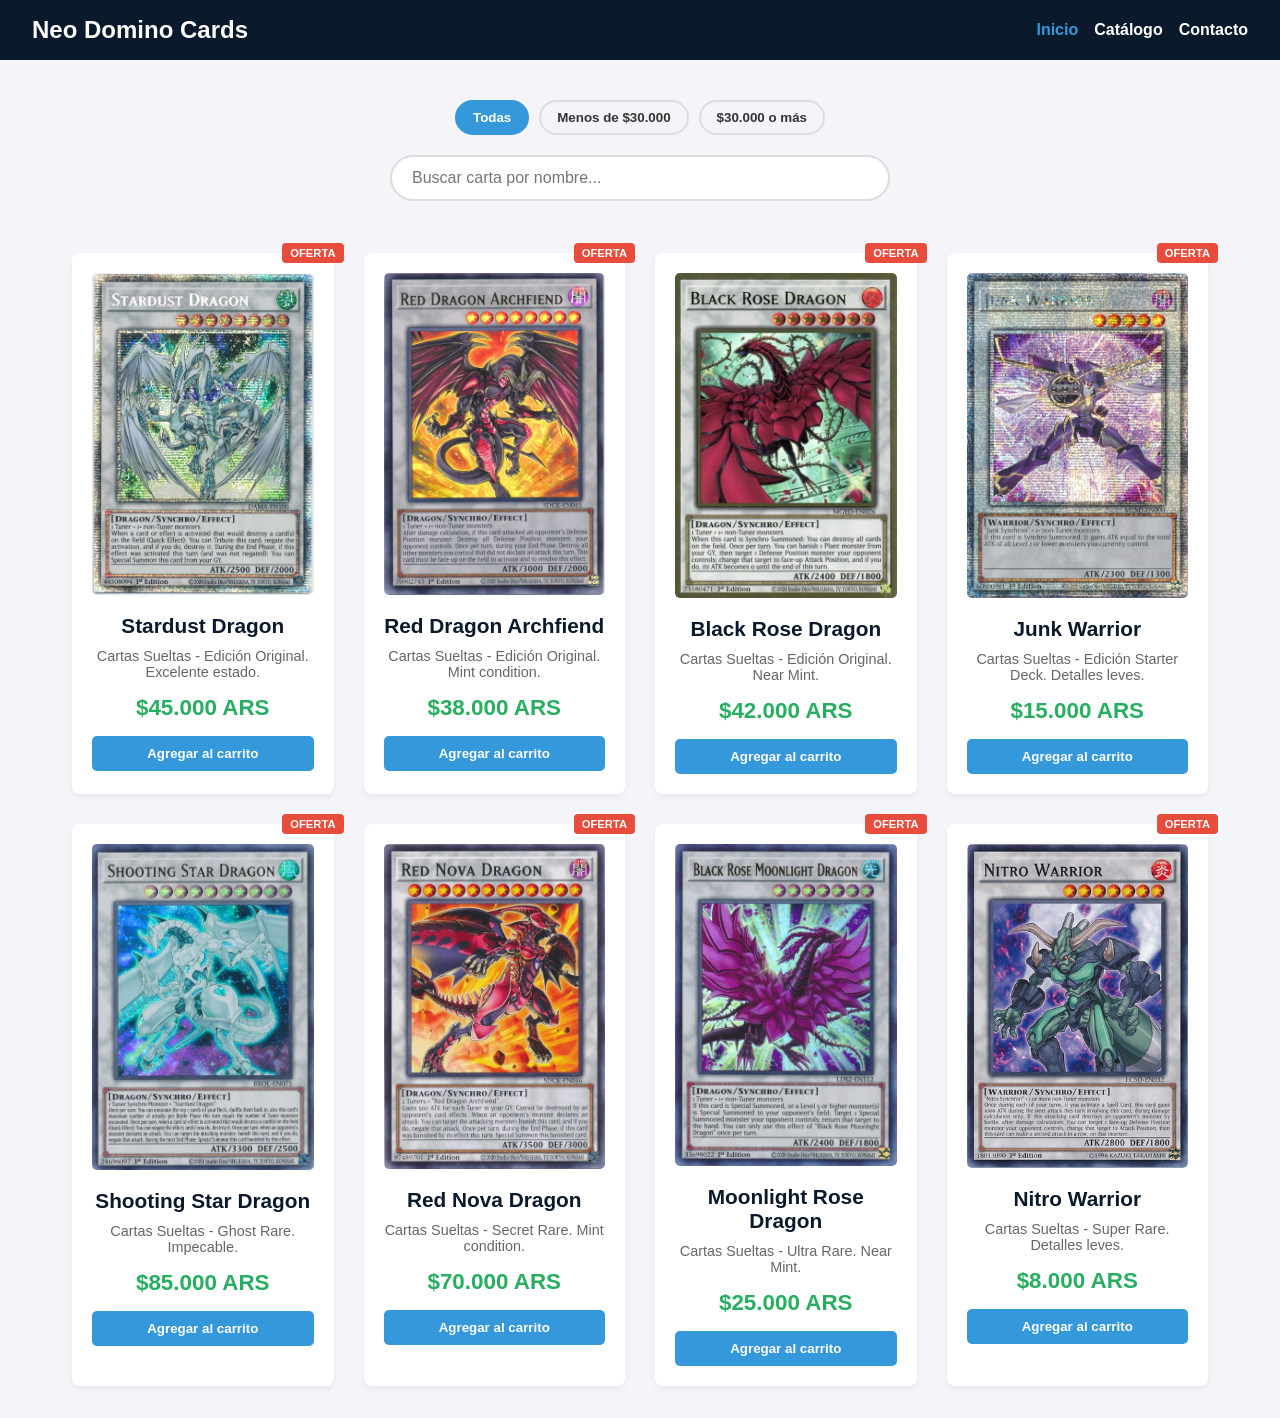
==== app/index.html @ e7bc4d46 "Se agregó filtros" ====
<!DOCTYPE html>
<html lang="es">

<head>
    <meta charset="UTF-8">
    <meta name="viewport" content="width=device-width, initial-scale=1.0">
    <title>Neo Domino Cards - Tienda</title>
    <link rel="stylesheet" href="style/style.css">
</head>

<body>

    <header>
        <h2>Neo Domino Cards</h2>
        <nav>
            <span class="active">Inicio</span>
            <span>Catálogo</span>
            <span>Contacto</span>
        </nav>
    </header>

    <main>
        <div class="controles-container">
            <div class="filtros-precio">
                <button class="btn-filtro activo" data-filtro="todos">Todas</button>
                <button class="btn-filtro" data-filtro="menor">Menos de $30.000</button>
                <button class="btn-filtro" data-filtro="mayor">$30.000 o más</button>
            </div>
            
            <div class="buscador-container">
                <input type="text" id="buscador" placeholder="Buscar carta por nombre...">
            </div>
        </div>
        
        <section class="seccion-productos">

            <div class="card">
                <a href="detalle-stardust.html" style="text-decoration: none; color: inherit;">
                    <img src="img/stardust.webp" alt="Carta Stardust Dragon">
                    <h3>Stardust Dragon</h3>
                </a>
                <p>Cartas Sueltas - Edición Original. Excelente estado.</p>
                <p class="precio">$45.000 ARS</p>
                <button class="btn-comprar">Agregar al carrito</button>
            </div>

            <div class="card">
                <a href="detalle-red-dragon.html" style="text-decoration: none; color: inherit;">
                    <img src="img/red-dragon.webp" alt="Carta Red Dragon Archfiend">
                    <h3>Red Dragon Archfiend</h3>
                </a>
                <p>Cartas Sueltas - Edición Original. Mint condition.</p>
                <p class="precio">$38.000 ARS</p>
                <button class="btn-comprar">Agregar al carrito</button>
            </div>

            <div class="card">
                <a href="detalle-black-rose.html" style="text-decoration: none; color: inherit;">
                    <img src="img/black-rose.webp" alt="Carta Black Rose Dragon">
                    <h3>Black Rose Dragon</h3>
                </a>
                <p>Cartas Sueltas - Edición Original. Near Mint.</p>
                <p class="precio">$42.000 ARS</p>
                <button class="btn-comprar">Agregar al carrito</button>
            </div>

            <div class="card">
                <a href="detalle-junk-warrior.html" style="text-decoration: none; color: inherit;">
                    <img src="img/junk-warrior.webp" alt="Carta Junk Warrior">
                    <h3>Junk Warrior</h3>
                </a>
                <p>Cartas Sueltas - Edición Starter Deck. Detalles leves.</p>
                <p class="precio">$15.000 ARS</p>
                <button class="btn-comprar">Agregar al carrito</button>
            </div>

            <div class="card">
                <a href="detalle-shooting-star.html" style="text-decoration: none; color: inherit;">
                    <img src="img/shooting-star-dragon.webp" alt="Carta Shooting Star Dragon">
                    <h3>Shooting Star Dragon</h3>
                </a>
                <p>Cartas Sueltas - Ghost Rare. Impecable.</p>
                <p class="precio">$85.000 ARS</p>
                <button class="btn-comprar">Agregar al carrito</button>
            </div>

            <div class="card">
                <a href="detalle-red-nova.html" style="text-decoration: none; color: inherit;">
                    <img src="img/red-nova-dragon.webp" alt="Carta Red Nova Dragon">
                    <h3>Red Nova Dragon</h3>
                </a>
                <p>Cartas Sueltas - Secret Rare. Mint condition.</p>
                <p class="precio">$70.000 ARS</p>
                <button class="btn-comprar">Agregar al carrito</button>
            </div>

            <div class="card">
                <a href="detalle-moonlight-rose.html" style="text-decoration: none; color: inherit;">
                    <img src="img/black-rose-moonlight-dragon.webp" alt="Carta Moonlight Rose Dragon">
                    <h3>Moonlight Rose Dragon</h3>
                </a>
                <p>Cartas Sueltas - Ultra Rare. Near Mint.</p>
                <p class="precio">$25.000 ARS</p>
                <button class="btn-comprar">Agregar al carrito</button>
            </div>

            <div class="card">
                <a href="detalle-nitro-warrior.html" style="text-decoration: none; color: inherit;">
                    <img src="img/nitro-warrior.webp" alt="Carta Nitro Warrior">
                    <h3>Nitro Warrior</h3>
                </a>
                <p>Cartas Sueltas - Super Rare. Detalles leves.</p>
                <p class="precio">$8.000 ARS</p>
                <button class="btn-comprar">Agregar al carrito</button>
            </div>

        </section>
    </main>

    <script>
        // Usamos const para variables que no cambian de referencia
        const inputBuscador = document.getElementById('buscador');
        const botonesFiltro = document.querySelectorAll('.btn-filtro');
        const tarjetas = Array.from(document.querySelectorAll('.card')); 
        
        let filtroPrecioActual = 'todos';

        // Arrow function para aplicar la lógica conjunta (texto + precio)
        const actualizarCatalogo = () => {
            const textoBusqueda = inputBuscador.value.toLowerCase();

            const tarjetasFiltradas = tarjetas.filter(tarjeta => {
                const textoPrecio = tarjeta.querySelector('.precio').textContent;
                const numeroPrecio = Number(textoPrecio.replace('$', '').replace('.', '').replace(' ARS', ''));

                if (filtroPrecioActual === 'menor') return numeroPrecio < 30000;
                if (filtroPrecioActual === 'mayor') return numeroPrecio >= 30000;
                return true;
            });

            // 2. Mostramos u ocultamos usando if/else y forEach
            tarjetas.forEach(tarjeta => {
                const tituloCarta = tarjeta.querySelector('h3').textContent.toLowerCase();
                
                const coincideTexto = tituloCarta.includes(textoBusqueda);
                const coincidePrecio = tarjetasFiltradas.includes(tarjeta);

                if (coincideTexto && coincidePrecio) {
                    tarjeta.style.display = 'block';
                } else {
                    tarjeta.style.display = 'none';
                }
            });
        };

        // Evento para cuando el usuario escribe en el buscador
        inputBuscador.addEventListener('input', actualizarCatalogo);

        // Eventos para los botones de precios
        botonesFiltro.forEach(boton => {
            boton.addEventListener('click', (e) => {
                // Cambiar el filtro activo
                filtroPrecioActual = e.target.getAttribute('data-filtro');
                
                botonesFiltro.forEach(b => b.classList.remove('activo'));
                e.target.classList.add('activo');

                actualizarCatalogo();
            });
        });
    </script>
</body>

</html>
---- app/style/style.css ----
/* 1. VARIABLES CSS */
:root {
    --color-primario: #0b192c;
    --color-secundario: #3498db;
    --color-secundario-hover: #2980b9;
    --color-exito: #27ae60;
    --color-alerta: #e74c3c;
    
    --color-fondo: #f4f4f9;
    --color-texto: #333;
    --color-texto-mutado: #666;
    --color-blanco: #ffffff;
    
    --radio-borde: 8px;
    --sombra-suave: 0 4px 6px rgba(0,0,0,0.05);
    --sombra-fuerte: 0 10px 15px rgba(0,0,0,0.1);
    
    --espacio-sm: 0.5rem;
    --espacio-md: 1rem;
    --espacio-lg: 2rem;
}

/* 2. RESET Y TIPOGRAFÍA */
* {
    box-sizing: border-box;
    margin: 0;
    padding: 0;
}

body {
    font-family: Arial, sans-serif;
    background-color: var(--color-fondo);
    color: var(--color-texto);
}

/* 3. NAVBAR */
header {
    background-color: var(--color-primario);
    color: var(--color-blanco);
    padding: var(--espacio-md) var(--espacio-lg);
    display: flex;
    justify-content: space-between;
    align-items: center;
    position: fixed;
    top: 0;
    left: 0;
    width: 100%;
    z-index: 100;
}

header nav {
    display: flex;
    gap: var(--espacio-md);
    font-weight: bold;
}

header nav span {
    cursor: pointer;
    transition: color 0.2s ease;
}

header nav span:hover, 
header nav span.active {
    color: var(--color-secundario);
}

main {
    padding-top: 80px; 
}

/* 4. GRILLA DEL CATÁLOGO */
.seccion-productos {
    padding: var(--espacio-lg);
    display: grid;
    grid-template-columns: 1fr;
    gap: 30px; 
    max-width: 1200px;
    margin: 0 auto; 
}

@media (min-width: 768px) {
    .seccion-productos {
        grid-template-columns: repeat(2, 1fr);
    }
}

@media (min-width: 1024px) {
    .seccion-productos {
        grid-template-columns: repeat(auto-fit, minmax(220px, 1fr));
    }
}

/* 5. TARJETAS (CARDS) */
.card {
    background-color: var(--color-blanco);
    border-radius: var(--radio-borde);
    padding: 20px;
    text-align: center;
    box-shadow: var(--sombra-suave);
    position: relative;
    transition: transform 0.3s ease, box-shadow 0.3s ease;
    animation: fadeInUp 0.5s ease-out forwards;
    opacity: 0; 
}

.card:hover {
    transform: translateY(-4px) scale(1.02);
    box-shadow: var(--sombra-fuerte);
}

.card::before {
    content: "OFERTA";
    background-color: var(--color-alerta);
    color: var(--color-blanco);
    font-size: 0.7rem;
    font-weight: bold;
    padding: 4px 8px;
    border-radius: 4px;
    position: absolute;
    top: -10px;
    right: -10px;
    z-index: 10;
}

.card img {
    width: 100%; 
    border-radius: 5px; 
    margin-bottom: 15px; 
}

.card h3 {
    color: var(--color-primario);
    margin-bottom: 10px;
    font-size: 1.3rem;
}

.card p {
    color: var(--color-texto-mutado);
    font-size: 0.9rem;
    margin-bottom: 15px;
}

.precio {
    font-weight: bold;
    color: var(--color-exito) !important;
    font-size: 1.4rem !important;
}

.btn-comprar {
    background-color: var(--color-secundario);
    color: var(--color-blanco);
    border: none;
    padding: 10px 20px;
    border-radius: 5px;
    cursor: pointer;
    font-weight: bold;
    width: 100%;
    transition: background-color 0.2s ease;
}

.btn-comprar:hover {
    background-color: var(--color-secundario-hover);
}

@keyframes fadeInUp {
    from {
        opacity: 0;
        transform: translateY(20px);
    }
    to {
        opacity: 1;
        transform: translateY(0);
    }
}

/* Delay escalonado para las 8 cartas */
.card:nth-child(1) { animation-delay: 0.1s; }
.card:nth-child(2) { animation-delay: 0.2s; }
.card:nth-child(3) { animation-delay: 0.3s; }
.card:nth-child(4) { animation-delay: 0.4s; }
.card:nth-child(5) { animation-delay: 0.5s; }
.card:nth-child(6) { animation-delay: 0.6s; }
.card:nth-child(7) { animation-delay: 0.7s; }
.card:nth-child(8) { animation-delay: 0.8s; }

/* 6. PÁGINA DE DETALLE Y FORMULARIO */
.main-detalle {
    padding-top: 100px;
}

.contenedor-detalle {
    max-width: 1000px;
    margin: 0 auto;
    padding: 0 20px 40px 20px;
}

.btn-volver {
    display: inline-block;
    margin-bottom: 20px;
    text-decoration: none;
    color: var(--color-secundario);
    font-weight: bold;
    transition: color 0.2s ease;
}

.btn-volver:hover {
    color: var(--color-secundario-hover);
}

.producto-detalle {
    display: flex;
    gap: 40px;
    background-color: var(--color-blanco);
    padding: 30px;
    border-radius: var(--radio-borde);
    box-shadow: var(--sombra-suave);
    margin-bottom: 40px;
}

.imagen-container {
    flex: 1;
}

.imagen-container img {
    width: 100%;
    border-radius: var(--radio-borde);
    box-shadow: var(--sombra-fuerte);
}

.info-container {
    flex: 1;
    display: flex;
    flex-direction: column;
    gap: 15px;
}

.badge-edicion {
    align-self: flex-start;
    background-color: #f39c12; 
    color: var(--color-blanco);
    padding: 5px 10px;
    border-radius: 15px;
    font-size: 0.8rem;
    font-weight: bold;
}

.precio-detalle {
    font-size: 2.2rem;
    color: var(--color-exito);
    font-weight: bold;
}

.descripcion {
    line-height: 1.6;
    color: var(--color-texto-mutado);
}

.caracteristicas {
    list-style: none;
    background-color: var(--color-fondo);
    padding: 15px;
    border-radius: 5px;
    margin: 10px 0;
}

.caracteristicas li {
    margin-bottom: 8px;
    color: var(--color-texto);
}

.btn-grande {
    padding: 15px;
    font-size: 1.1rem;
    margin-top: auto; 
}

.seccion-resenas {
    background-color: var(--color-blanco);
    padding: 30px;
    border-radius: var(--radio-borde);
    box-shadow: var(--sombra-suave);
}

.seccion-resenas h2 {
    color: var(--color-primario);
    margin-bottom: 10px;
}

.formulario-resena {
    display: flex;
    flex-direction: column;
    gap: 20px;
    margin-top: 20px;
}

.grupo-input {
    display: flex;
    flex-direction: column;
    gap: 8px;
}

.grupo-input label {
    font-weight: bold;
    color: var(--color-texto);
}

.grupo-input input, 
.grupo-input textarea {
    padding: 12px;
    border: 1px solid #ccc;
    border-radius: 5px;
    font-family: inherit;
    font-size: 1rem;
    transition: border-color 0.2s;
}

.grupo-input input:focus, 
.grupo-input textarea:focus {
    outline: none;
    border-color: var(--color-secundario);
}

@media (max-width: 768px) {
    .producto-detalle {
        flex-direction: column; 
    }
}

.controles-container {
    max-width: 1200px;
    margin: 0 auto;
    padding: 20px var(--espacio-lg);
    display: flex;
    flex-direction: column;
    align-items: center;
    gap: 20px;
}

.filtros-precio {
    display: flex;
    gap: 10px;
    flex-wrap: wrap;
    justify-content: center;
}

.btn-filtro {
    background-color: var(--color-fondo);
    color: var(--color-texto);
    border: 2px solid #ddd;
    padding: 8px 16px;
    border-radius: 20px;
    cursor: pointer;
    font-weight: bold;
    transition: all 0.2s ease;
}

.btn-filtro:hover {
    border-color: var(--color-secundario);
    color: var(--color-secundario);
}

.btn-filtro.activo {
    background-color: var(--color-secundario);
    color: var(--color-blanco);
    border-color: var(--color-secundario);
}

.buscador-container {
    width: 100%;
    max-width: 500px;
}

.buscador-container input {
    width: 100%;
    padding: 12px 20px;
    border: 2px solid #ddd;
    border-radius: 25px;
    font-size: 1rem;
    font-family: inherit;
    transition: border-color 0.3s ease, box-shadow 0.3s ease;
    outline: none;
}

.buscador-container input:focus {
    border-color: var(--color-secundario);
    box-shadow: 0 0 8px rgba(52, 152, 219, 0.2);
}
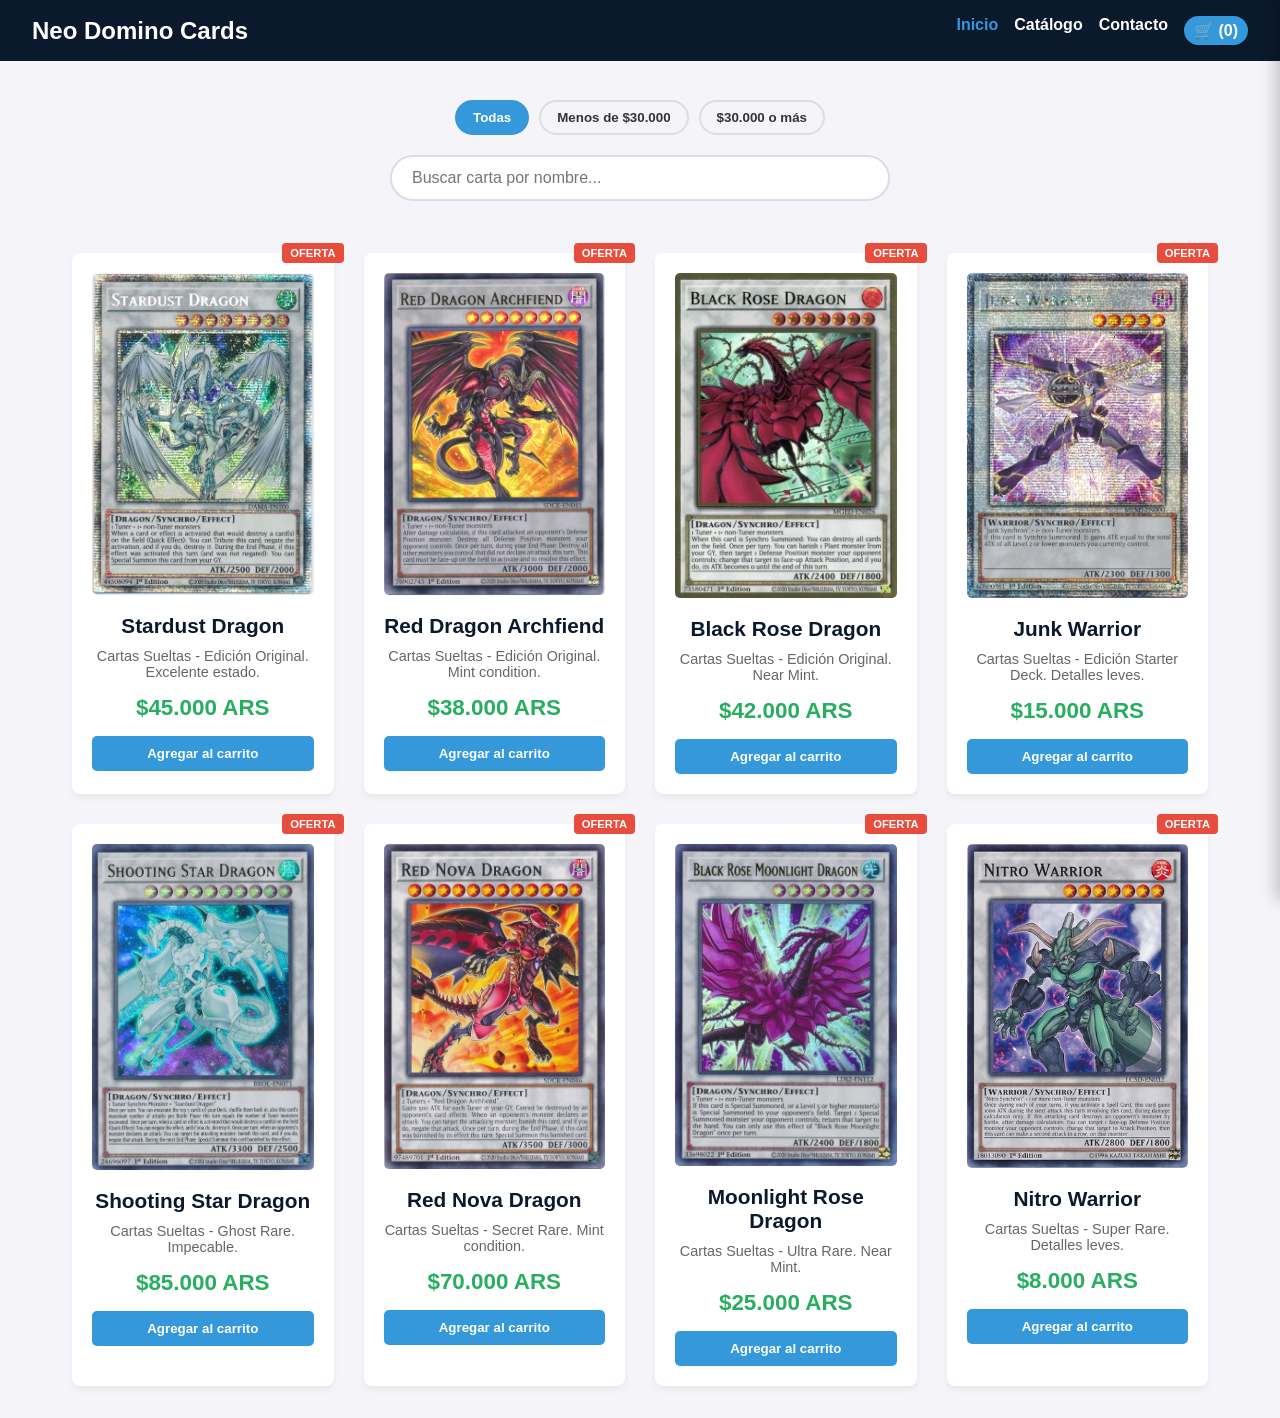
==== commit 0f72197d: "Add carrito" ====
--- a/app/index.html
+++ b/app/index.html
@@ -16,6 +16,7 @@
             <span class="active">Inicio</span>
             <span>Catálogo</span>
             <span>Contacto</span>
+            <span id="cart-counter" style="background: var(--color-secundario); padding: 5px 10px; border-radius: 15px; color: white; cursor: pointer; transition: 0.2s;">🛒 (0)</span>
         </nav>
     </header>
 
@@ -41,7 +42,7 @@
                 </a>
                 <p>Cartas Sueltas - Edición Original. Excelente estado.</p>
                 <p class="precio">$45.000 ARS</p>
-                <button class="btn-comprar">Agregar al carrito</button>
+                <button class="btn-comprar" data-nombre="Stardust Dragon" data-precio="45000">Agregar al carrito</button>
             </div>
 
             <div class="card">
@@ -51,7 +52,7 @@
                 </a>
                 <p>Cartas Sueltas - Edición Original. Mint condition.</p>
                 <p class="precio">$38.000 ARS</p>
-                <button class="btn-comprar">Agregar al carrito</button>
+                <button class="btn-comprar" data-nombre="Red Dragon Archfiend" data-precio="38000">Agregar al carrito</button>
             </div>
 
             <div class="card">
@@ -61,7 +62,7 @@
                 </a>
                 <p>Cartas Sueltas - Edición Original. Near Mint.</p>
                 <p class="precio">$42.000 ARS</p>
-                <button class="btn-comprar">Agregar al carrito</button>
+                <button class="btn-comprar" data-nombre="Black Rose Dragon" data-precio="42000">Agregar al carrito</button>
             </div>
 
             <div class="card">
@@ -71,7 +72,7 @@
                 </a>
                 <p>Cartas Sueltas - Edición Starter Deck. Detalles leves.</p>
                 <p class="precio">$15.000 ARS</p>
-                <button class="btn-comprar">Agregar al carrito</button>
+                <button class="btn-comprar" data-nombre="Junk Warrior" data-precio="15000">Agregar al carrito</button>
             </div>
 
             <div class="card">
@@ -81,7 +82,7 @@
                 </a>
                 <p>Cartas Sueltas - Ghost Rare. Impecable.</p>
                 <p class="precio">$85.000 ARS</p>
-                <button class="btn-comprar">Agregar al carrito</button>
+                <button class="btn-comprar" data-nombre="Shooting Star Dragon" data-precio="85000">Agregar al carrito</button>
             </div>
 
             <div class="card">
@@ -91,7 +92,7 @@
                 </a>
                 <p>Cartas Sueltas - Secret Rare. Mint condition.</p>
                 <p class="precio">$70.000 ARS</p>
-                <button class="btn-comprar">Agregar al carrito</button>
+                <button class="btn-comprar" data-nombre="Red Nova Dragon" data-precio="70000">Agregar al carrito</button>
             </div>
 
             <div class="card">
@@ -101,7 +102,7 @@
                 </a>
                 <p>Cartas Sueltas - Ultra Rare. Near Mint.</p>
                 <p class="precio">$25.000 ARS</p>
-                <button class="btn-comprar">Agregar al carrito</button>
+                <button class="btn-comprar" data-nombre="Moonlight Rose Dragon" data-precio="25000">Agregar al carrito</button>
             </div>
 
             <div class="card">
@@ -111,37 +112,50 @@
                 </a>
                 <p>Cartas Sueltas - Super Rare. Detalles leves.</p>
                 <p class="precio">$8.000 ARS</p>
-                <button class="btn-comprar">Agregar al carrito</button>
+                <button class="btn-comprar" data-nombre="Nitro Warrior" data-precio="8000">Agregar al carrito</button>
             </div>
 
         </section>
     </main>
 
+    <div id="carrito-sidebar" class="carrito-sidebar">
+        <div class="carrito-header">
+            <h3>Mi Carrito</h3>
+            <button id="cerrar-carrito" class="btn-cerrar">&times;</button>
+        </div>
+        
+        <div id="carrito-items" class="carrito-items">
+            </div>
+        
+        <div class="carrito-footer">
+            <div class="carrito-total">
+                <span>Total a pagar:</span>
+                <span id="carrito-total-precio">$0 ARS</span>
+            </div>
+            <button id="vaciar-carrito" class="btn-vaciar">🗑️ Vaciar carrito</button>
+            <button class="btn-comprar" style="margin-top: 10px;">Continuar compra</button>
+        </div>
+    </div>
+    
     <script>
-        // Usamos const para variables que no cambian de referencia
+        /* Buscador */
         const inputBuscador = document.getElementById('buscador');
         const botonesFiltro = document.querySelectorAll('.btn-filtro');
         const tarjetas = Array.from(document.querySelectorAll('.card')); 
-        
         let filtroPrecioActual = 'todos';
 
-        // Arrow function para aplicar la lógica conjunta (texto + precio)
         const actualizarCatalogo = () => {
             const textoBusqueda = inputBuscador.value.toLowerCase();
-
             const tarjetasFiltradas = tarjetas.filter(tarjeta => {
-                const textoPrecio = tarjeta.querySelector('.precio').textContent;
-                const numeroPrecio = Number(textoPrecio.replace('$', '').replace('.', '').replace(' ARS', ''));
-
+                const boton = tarjeta.querySelector('.btn-comprar');
+                const numeroPrecio = Number(boton.getAttribute('data-precio'));
                 if (filtroPrecioActual === 'menor') return numeroPrecio < 30000;
                 if (filtroPrecioActual === 'mayor') return numeroPrecio >= 30000;
-                return true;
-            });
-
-            // 2. Mostramos u ocultamos usando if/else y forEach
+                return true; 
+            });
+
             tarjetas.forEach(tarjeta => {
                 const tituloCarta = tarjeta.querySelector('h3').textContent.toLowerCase();
-                
                 const coincideTexto = tituloCarta.includes(textoBusqueda);
                 const coincidePrecio = tarjetasFiltradas.includes(tarjeta);
 
@@ -153,22 +167,120 @@
             });
         };
 
-        // Evento para cuando el usuario escribe en el buscador
         inputBuscador.addEventListener('input', actualizarCatalogo);
 
-        // Eventos para los botones de precios
         botonesFiltro.forEach(boton => {
             boton.addEventListener('click', (e) => {
-                // Cambiar el filtro activo
                 filtroPrecioActual = e.target.getAttribute('data-filtro');
-                
                 botonesFiltro.forEach(b => b.classList.remove('activo'));
                 e.target.classList.add('activo');
-
                 actualizarCatalogo();
             });
         });
+
+        /* Carrito */
+        const botonesComprar = document.querySelectorAll('.btn-comprar');
+        const cartCounter = document.getElementById('cart-counter');
+
+        let carrito = JSON.parse(localStorage.getItem('carrito')) || [];
+
+        // Función con .reduce() para sumar cantidades
+        const actualizarContadorCarrito = () => {
+            const totalItems = carrito.reduce((acumulador, item) => acumulador + item.cantidad, 0);
+            cartCounter.textContent = `🛒 (${totalItems})`;
+        };
+
+        // Actualizar al cargar la página
+        actualizarContadorCarrito();
+
+        botonesComprar.forEach(boton => {
+            boton.addEventListener('click', (e) => {
+                e.preventDefault();
+
+                const nombre = boton.getAttribute('data-nombre');
+                const precio = Number(boton.getAttribute('data-precio'));
+
+                // Usamos .find() para ver si la carta ya está en el carrito
+                const itemExistente = carrito.find(item => item.nombre === nombre);
+
+                if (itemExistente) {
+                    itemExistente.cantidad += 1;
+                } else {
+                    carrito.push({ nombre: nombre, precio: precio, cantidad: 1 }); // Si no, la agregamos
+                }
+
+                // Guardamos en la memoria
+                localStorage.setItem('carrito', JSON.stringify(carrito));
+                actualizarContadorCarrito();
+
+                const textoOriginal = boton.textContent;
+                boton.textContent = '¡Agregado!';
+                boton.style.backgroundColor = '#27ae60';
+                setTimeout(() => {
+                    boton.textContent = textoOriginal;
+                    boton.style.backgroundColor = '';
+                }, 1000);
+            });
+        })
+        
+        /* Panel lateral*/
+        const sidebarCarrito = document.getElementById('carrito-sidebar');
+        const btnCerrarCarrito = document.getElementById('cerrar-carrito');
+        const contenedorItems = document.getElementById('carrito-items');
+        const displayTotal = document.getElementById('carrito-total-precio');
+        const btnVaciar = document.getElementById('vaciar-carrito');
+
+        cartCounter.addEventListener('click', () => {
+            sidebarCarrito.classList.add('abierto');
+            renderizarCarrito();
+        });
+
+        btnCerrarCarrito.addEventListener('click', () => {
+            sidebarCarrito.classList.remove('abierto');
+        });
+
+        // Función para dibujar la lista de productos
+        const renderizarCarrito = () => {
+            // Limpiamos el HTML para no duplicar info
+            contenedorItems.innerHTML = '';
+
+            if (carrito.length === 0) {
+                contenedorItems.innerHTML = '<p style="text-align:center; color:#666; margin-top:20px;">Tu carrito está vacío.</p>';
+                displayTotal.textContent = '$0 ARS';
+                return;
+            }
+
+            let totalAPagar = 0;
+
+            carrito.forEach(item => {
+                const subtotal = item.precio * item.cantidad;
+                totalAPagar += subtotal;
+
+                // Creamos el HTML dinámico para cada carta usando Template Literals (``)
+                const itemHTML = `
+                    <div class="carrito-item">
+                        <div class="item-info">
+                            <h4>${item.nombre}</h4>
+                            <span style="color: #666; font-size: 0.9rem;">Cantidad: ${item.cantidad}</span>
+                        </div>
+                        <div class="item-precio">
+                            $${subtotal.toLocaleString('es-AR')}
+                        </div>
+                    </div>
+                `;
+                // Lo inyectamos en el panel
+                contenedorItems.insertAdjacentHTML('beforeend', itemHTML);
+            });
+
+            displayTotal.textContent = `$${totalAPagar.toLocaleString('es-AR')} ARS`;
+        };
+
+        btnVaciar.addEventListener('click', () => {
+            carrito = []; // Vaciamos el array
+            localStorage.setItem('carrito', JSON.stringify(carrito)); // Guardamos en memoria
+            actualizarContadorCarrito();
+            renderizarCarrito();
+        });;
     </script>
 </body>
-
 </html>
--- a/app/style/style.css
+++ b/app/style/style.css
@@ -384,4 +384,99 @@
 .buscador-container input:focus {
     border-color: var(--color-secundario);
     box-shadow: 0 0 8px rgba(52, 152, 219, 0.2);
+}
+
+.carrito-sidebar {
+    position: fixed; /* Lo saca del flujo normal para que flote encima de todo */
+    top: 0;
+    right: -400px; /* Lo escondemos fuera de la pantalla por defecto */
+    width: 100%;
+    max-width: 400px;
+    height: 100vh;
+    background-color: var(--color-blanco);
+    box-shadow: -5px 0 15px rgba(0,0,0,0.2);
+    z-index: 1000; /* Asegura que tape absolutamente todo, incluso el header */
+    display: flex;
+    flex-direction: column;
+    transition: right 0.3s ease;
+}
+
+.carrito-sidebar.abierto {
+    right: 0; /* Lo desliza hacia adentro de la pantalla */
+}
+
+.carrito-header {
+    padding: 20px;
+    background-color: var(--color-primario);
+    color: var(--color-blanco);
+    display: flex;
+    justify-content: space-between;
+    align-items: center;
+}
+
+.btn-cerrar {
+    background: none;
+    border: none;
+    color: var(--color-blanco);
+    font-size: 2rem;
+    cursor: pointer;
+}
+
+.carrito-items {
+    padding: 20px;
+    flex-grow: 1; /* Ocupa todo el espacio sobrante en el medio */
+    overflow-y: auto; /* Agrega scroll si hay muchas cartas */
+    display: flex;
+    flex-direction: column;
+    gap: 15px;
+}
+
+.carrito-item {
+    display: flex;
+    justify-content: space-between;
+    align-items: center;
+    border-bottom: 1px solid #ddd;
+    padding-bottom: 10px;
+}
+
+.item-info h4 {
+    color: var(--color-primario);
+    margin-bottom: 5px;
+    font-size: 1rem;
+}
+
+.item-precio {
+    color: var(--color-exito);
+    font-weight: bold;
+}
+
+.carrito-footer {
+    padding: 20px;
+    border-top: 1px solid #ddd;
+    background-color: var(--color-fondo);
+}
+
+.carrito-total {
+    display: flex;
+    justify-content: space-between;
+    font-size: 1.2rem;
+    font-weight: bold;
+    margin-bottom: 15px;
+}
+
+.btn-vaciar {
+    background: none;
+    border: 1px solid var(--color-alerta);
+    color: var(--color-alerta);
+    padding: 10px;
+    width: 100%;
+    border-radius: 5px;
+    cursor: pointer;
+    font-weight: bold;
+    transition: all 0.2s ease;
+}
+
+.btn-vaciar:hover {
+    background-color: var(--color-alerta);
+    color: var(--color-blanco);
 }
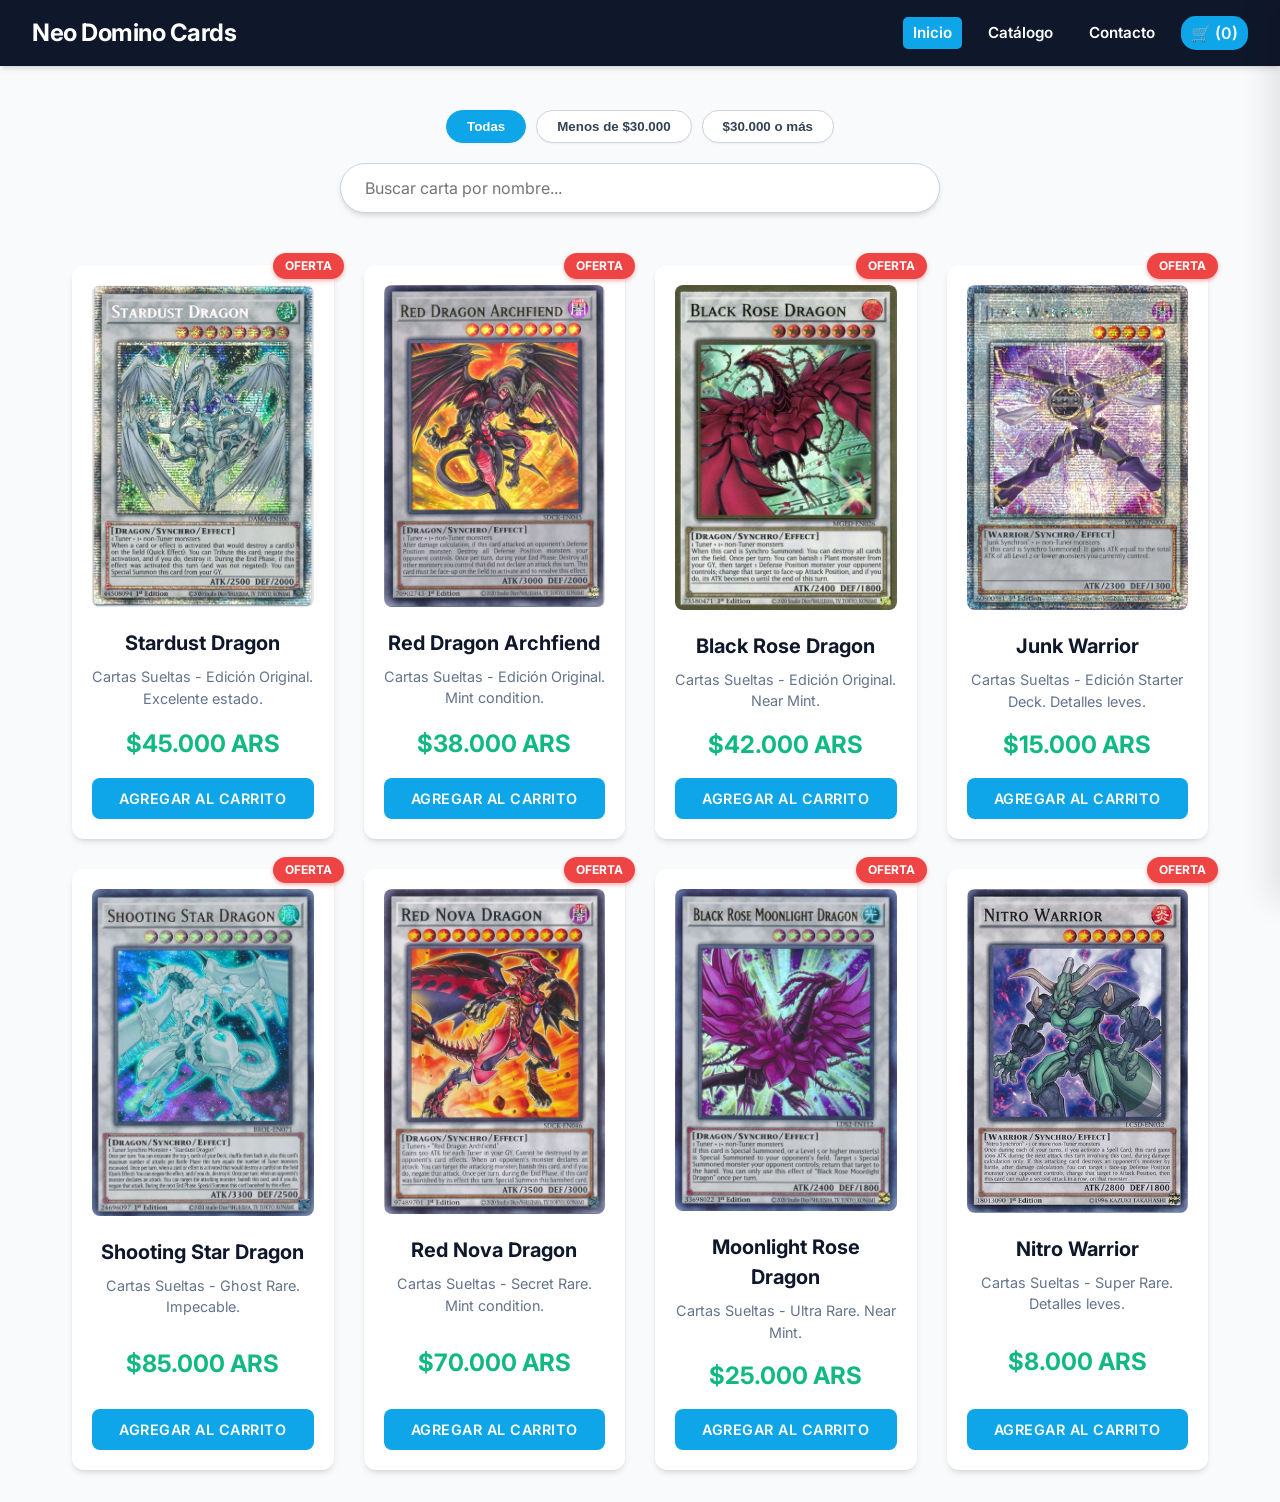
==== commit 5ba1d073: "Add contacto" ====
--- a/app/index.html
+++ b/app/index.html
@@ -4,7 +4,7 @@
 <head>
     <meta charset="UTF-8">
     <meta name="viewport" content="width=device-width, initial-scale=1.0">
-    <title>Neo Domino Cards - Tienda</title>
+    <title>Neo Domino Cards | El Corazón de las Cartas</title>
     <link rel="stylesheet" href="style/style.css">
 </head>
 
@@ -13,9 +13,9 @@
     <header>
         <h2>Neo Domino Cards</h2>
         <nav>
-            <span class="active">Inicio</span>
-            <span>Catálogo</span>
-            <span>Contacto</span>
+            <a href="index.html" class="active">Inicio</a>
+            <a href="#catalogo">Catálogo</a>
+            <a href="contacto.html">Contacto</a>
             <span id="cart-counter" style="background: var(--color-secundario); padding: 5px 10px; border-radius: 15px; color: white; cursor: pointer; transition: 0.2s;">🛒 (0)</span>
         </nav>
     </header>
@@ -33,10 +33,10 @@
             </div>
         </div>
         
-        <section class="seccion-productos">
-
-            <div class="card">
-                <a href="detalle-stardust.html" style="text-decoration: none; color: inherit;">
+        <section class="seccion-productos" id="catalogo">
+
+            <div class="card">
+                <a href="detalle.html?id=stardust" style="text-decoration: none; color: inherit;">
                     <img src="img/stardust.webp" alt="Carta Stardust Dragon">
                     <h3>Stardust Dragon</h3>
                 </a>
@@ -46,7 +46,7 @@
             </div>
 
             <div class="card">
-                <a href="detalle-red-dragon.html" style="text-decoration: none; color: inherit;">
+                <a href="detalle.html?id=red-dragon" style="text-decoration: none; color: inherit;">
                     <img src="img/red-dragon.webp" alt="Carta Red Dragon Archfiend">
                     <h3>Red Dragon Archfiend</h3>
                 </a>
@@ -56,7 +56,7 @@
             </div>
 
             <div class="card">
-                <a href="detalle-black-rose.html" style="text-decoration: none; color: inherit;">
+                <a href="detalle.html?id=black-rose" style="text-decoration: none; color: inherit;">
                     <img src="img/black-rose.webp" alt="Carta Black Rose Dragon">
                     <h3>Black Rose Dragon</h3>
                 </a>
@@ -66,7 +66,7 @@
             </div>
 
             <div class="card">
-                <a href="detalle-junk-warrior.html" style="text-decoration: none; color: inherit;">
+                <a href="detalle.html?id=junk-warrior" style="text-decoration: none; color: inherit;">
                     <img src="img/junk-warrior.webp" alt="Carta Junk Warrior">
                     <h3>Junk Warrior</h3>
                 </a>
@@ -76,7 +76,7 @@
             </div>
 
             <div class="card">
-                <a href="detalle-shooting-star.html" style="text-decoration: none; color: inherit;">
+                <a href="detalle.html?id=shooting-star" style="text-decoration: none; color: inherit;">
                     <img src="img/shooting-star-dragon.webp" alt="Carta Shooting Star Dragon">
                     <h3>Shooting Star Dragon</h3>
                 </a>
@@ -86,7 +86,7 @@
             </div>
 
             <div class="card">
-                <a href="detalle-red-nova.html" style="text-decoration: none; color: inherit;">
+                <a href="detalle.html?id=red-nova" style="text-decoration: none; color: inherit;">
                     <img src="img/red-nova-dragon.webp" alt="Carta Red Nova Dragon">
                     <h3>Red Nova Dragon</h3>
                 </a>
@@ -96,7 +96,7 @@
             </div>
 
             <div class="card">
-                <a href="detalle-moonlight-rose.html" style="text-decoration: none; color: inherit;">
+                <a href="detalle.html?id=moonlight-rose" style="text-decoration: none; color: inherit;">
                     <img src="img/black-rose-moonlight-dragon.webp" alt="Carta Moonlight Rose Dragon">
                     <h3>Moonlight Rose Dragon</h3>
                 </a>
@@ -106,7 +106,7 @@
             </div>
 
             <div class="card">
-                <a href="detalle-nitro-warrior.html" style="text-decoration: none; color: inherit;">
+                <a href="detalle.html?id=nitro-warrior" style="text-decoration: none; color: inherit;">
                     <img src="img/nitro-warrior.webp" alt="Carta Nitro Warrior">
                     <h3>Nitro Warrior</h3>
                 </a>
@@ -133,12 +133,12 @@
                 <span id="carrito-total-precio">$0 ARS</span>
             </div>
             <button id="vaciar-carrito" class="btn-vaciar">🗑️ Vaciar carrito</button>
-            <button class="btn-comprar" style="margin-top: 10px;">Continuar compra</button>
+            <button id="btn-continuar-compra" class="btn-comprar" style="margin-top: 10px;">Continuar compra</button>
         </div>
     </div>
     
     <script>
-        /* Buscador */
+        /* 1. BUSCADOR Y FILTROS POR PRECIO */
         const inputBuscador = document.getElementById('buscador');
         const botonesFiltro = document.querySelectorAll('.btn-filtro');
         const tarjetas = Array.from(document.querySelectorAll('.card')); 
@@ -146,9 +146,12 @@
 
         const actualizarCatalogo = () => {
             const textoBusqueda = inputBuscador.value.toLowerCase();
+            
+            // Usamos .filter() como pidió el profe (Clase 6)
             const tarjetasFiltradas = tarjetas.filter(tarjeta => {
                 const boton = tarjeta.querySelector('.btn-comprar');
                 const numeroPrecio = Number(boton.getAttribute('data-precio'));
+                
                 if (filtroPrecioActual === 'menor') return numeroPrecio < 30000;
                 if (filtroPrecioActual === 'mayor') return numeroPrecio >= 30000;
                 return true; 
@@ -159,8 +162,9 @@
                 const coincideTexto = tituloCarta.includes(textoBusqueda);
                 const coincidePrecio = tarjetasFiltradas.includes(tarjeta);
 
+                // Condicional if/else (Clase 6)
                 if (coincideTexto && coincidePrecio) {
-                    tarjeta.style.display = 'block';
+                    tarjeta.style.display = 'flex';
                 } else {
                     tarjeta.style.display = 'none';
                 }
@@ -178,52 +182,51 @@
             });
         });
 
-        /* Carrito */
+        /* 2. LÓGICA DEL CARRITO CON LOCALSTORAGE */
         const botonesComprar = document.querySelectorAll('.btn-comprar');
         const cartCounter = document.getElementById('cart-counter');
 
+        // Inicializar carrito desde memoria (Clase 6)
         let carrito = JSON.parse(localStorage.getItem('carrito')) || [];
 
-        // Función con .reduce() para sumar cantidades
+        // Función con .reduce() para sumar cantidades (Clase 6)
         const actualizarContadorCarrito = () => {
-            const totalItems = carrito.reduce((acumulador, item) => acumulador + item.cantidad, 0);
+            const totalItems = carrito.reduce((acc, item) => acc + item.cantidad, 0);
             cartCounter.textContent = `🛒 (${totalItems})`;
         };
 
-        // Actualizar al cargar la página
         actualizarContadorCarrito();
 
         botonesComprar.forEach(boton => {
             boton.addEventListener('click', (e) => {
                 e.preventDefault();
-
                 const nombre = boton.getAttribute('data-nombre');
                 const precio = Number(boton.getAttribute('data-precio'));
 
-                // Usamos .find() para ver si la carta ya está en el carrito
+                // Usamos .find() para verificar duplicados (Clase 6)
                 const itemExistente = carrito.find(item => item.nombre === nombre);
 
                 if (itemExistente) {
                     itemExistente.cantidad += 1;
                 } else {
-                    carrito.push({ nombre: nombre, precio: precio, cantidad: 1 }); // Si no, la agregamos
+                    carrito.push({ nombre, precio, cantidad: 1 });
                 }
 
-                // Guardamos en la memoria
                 localStorage.setItem('carrito', JSON.stringify(carrito));
                 actualizarContadorCarrito();
 
+                // Feedback visual
                 const textoOriginal = boton.textContent;
                 boton.textContent = '¡Agregado!';
-                boton.style.backgroundColor = '#27ae60';
+                boton.style.backgroundColor = 'var(--color-exito)';
                 setTimeout(() => {
                     boton.textContent = textoOriginal;
                     boton.style.backgroundColor = '';
                 }, 1000);
             });
-        })
-        
-        /* Panel lateral*/
+        });
+        
+        /* 3. PANEL LATERAL Y RENDERIZADO */
         const sidebarCarrito = document.getElementById('carrito-sidebar');
         const btnCerrarCarrito = document.getElementById('cerrar-carrito');
         const contenedorItems = document.getElementById('carrito-items');
@@ -239,13 +242,11 @@
             sidebarCarrito.classList.remove('abierto');
         });
 
-        // Función para dibujar la lista de productos
         const renderizarCarrito = () => {
-            // Limpiamos el HTML para no duplicar info
             contenedorItems.innerHTML = '';
 
             if (carrito.length === 0) {
-                contenedorItems.innerHTML = '<p style="text-align:center; color:#666; margin-top:20px;">Tu carrito está vacío.</p>';
+                contenedorItems.innerHTML = '<p style="text-align:center; color:var(--color-texto-mutado); margin-top:20px;">Tu carrito está vacío.</p>';
                 displayTotal.textContent = '$0 ARS';
                 return;
             }
@@ -256,19 +257,18 @@
                 const subtotal = item.precio * item.cantidad;
                 totalAPagar += subtotal;
 
-                // Creamos el HTML dinámico para cada carta usando Template Literals (``)
+                // Inyección dinámica de HTML con Template Literals
                 const itemHTML = `
                     <div class="carrito-item">
                         <div class="item-info">
                             <h4>${item.nombre}</h4>
-                            <span style="color: #666; font-size: 0.9rem;">Cantidad: ${item.cantidad}</span>
+                            <span style="font-size: 0.85rem;">Cant: ${item.cantidad}</span>
                         </div>
                         <div class="item-precio">
                             $${subtotal.toLocaleString('es-AR')}
                         </div>
                     </div>
                 `;
-                // Lo inyectamos en el panel
                 contenedorItems.insertAdjacentHTML('beforeend', itemHTML);
             });
 
@@ -276,11 +276,21 @@
         };
 
         btnVaciar.addEventListener('click', () => {
-            carrito = []; // Vaciamos el array
-            localStorage.setItem('carrito', JSON.stringify(carrito)); // Guardamos en memoria
+            carrito = [];
+            localStorage.setItem('carrito', JSON.stringify(carrito));
             actualizarContadorCarrito();
             renderizarCarrito();
-        });;
+        });
+
+        /* 4. FLUJO DE CHECKOUT */
+        const btnContinuarCompra = document.getElementById('btn-continuar-compra');
+        btnContinuarCompra.addEventListener('click', () => {
+            if (carrito.length === 0) {
+                alert("Tu carrito está vacío.");
+            } else {
+                window.location.href = 'checkout.html';
+            }
+        });
     </script>
 </body>
 </html>
--- a/app/style/style.css
+++ b/app/style/style.css
@@ -1,19 +1,20 @@
-/* 1. VARIABLES CSS */
+@import url('https://fonts.googleapis.com/css2?family=Inter:wght@400;600;700&display=swap');
+
 :root {
-    --color-primario: #0b192c;
-    --color-secundario: #3498db;
-    --color-secundario-hover: #2980b9;
-    --color-exito: #27ae60;
-    --color-alerta: #e74c3c;
+    --color-primario: #0f172a; 
+    --color-secundario: #0ea5e9; 
+    --color-secundario-hover: #0284c7;
+    --color-exito: #10b981; 
+    --color-alerta: #ef4444; 
     
-    --color-fondo: #f4f4f9;
-    --color-texto: #333;
-    --color-texto-mutado: #666;
+    --color-fondo: #f8fafc; 
+    --color-texto: #334155;
+    --color-texto-mutado: #64748b;
     --color-blanco: #ffffff;
     
-    --radio-borde: 8px;
-    --sombra-suave: 0 4px 6px rgba(0,0,0,0.05);
-    --sombra-fuerte: 0 10px 15px rgba(0,0,0,0.1);
+    --radio-borde: 12px; 
+    --sombra-suave: 0 4px 6px -1px rgb(0 0 0 / 0.1), 0 2px 4px -2px rgb(0 0 0 / 0.1);
+    --sombra-fuerte: 0 20px 25px -5px rgb(0 0 0 / 0.1), 0 8px 10px -6px rgb(0 0 0 / 0.1);
     
     --espacio-sm: 0.5rem;
     --espacio-md: 1rem;
@@ -28,16 +29,17 @@
 }
 
 body {
-    font-family: Arial, sans-serif;
+    font-family: 'Inter', sans-serif; /* Tipografía moderna aplicada */
     background-color: var(--color-fondo);
     color: var(--color-texto);
+    line-height: 1.5;
 }
 
 /* 3. NAVBAR */
 header {
     background-color: var(--color-primario);
     color: var(--color-blanco);
-    padding: var(--espacio-md) var(--espacio-lg);
+    padding: 15px var(--espacio-lg);
     display: flex;
     justify-content: space-between;
     align-items: center;
@@ -46,29 +48,100 @@
     left: 0;
     width: 100%;
     z-index: 100;
+    box-shadow: var(--sombra-suave);
+}
+
+header h2 {
+    font-weight: 700;
+    letter-spacing: -0.5px;
 }
 
 header nav {
     display: flex;
     gap: var(--espacio-md);
-    font-weight: bold;
-}
-
-header nav span {
+    font-weight: 600;
+    align-items: center;
+}
+
+header nav span, header nav a {
     cursor: pointer;
     transition: color 0.2s ease;
-}
-
-header nav span:hover, 
-header nav span.active {
+    text-decoration: none;
+    color: var(--color-blanco);
+}
+
+header nav span:hover, header nav a:hover {
     color: var(--color-secundario);
 }
 
 main {
-    padding-top: 80px; 
-}
-
-/* 4. GRILLA DEL CATÁLOGO */
+    padding-top: 90px; 
+}
+
+/* 4. CONTROLES: BUSCADOR Y FILTROS */
+.controles-container {
+    max-width: 1200px;
+    margin: 0 auto;
+    padding: 20px var(--espacio-lg);
+    display: flex;
+    flex-direction: column;
+    align-items: center;
+    gap: 20px;
+}
+
+.filtros-precio {
+    display: flex;
+    gap: 10px;
+    flex-wrap: wrap;
+    justify-content: center;
+}
+
+.btn-filtro {
+    background-color: var(--color-blanco);
+    color: var(--color-texto);
+    border: 1px solid #cbd5e1;
+    padding: 8px 20px;
+    border-radius: 20px;
+    cursor: pointer;
+    font-weight: 600;
+    transition: all 0.2s ease;
+    box-shadow: 0 1px 2px 0 rgb(0 0 0 / 0.05);
+}
+
+.btn-filtro:hover {
+    border-color: var(--color-secundario);
+    color: var(--color-secundario);
+}
+
+.btn-filtro.activo {
+    background-color: var(--color-secundario);
+    color: var(--color-blanco);
+    border-color: var(--color-secundario);
+}
+
+.buscador-container {
+    width: 100%;
+    max-width: 600px;
+}
+
+.buscador-container input {
+    width: 100%;
+    padding: 14px 24px;
+    border: 1px solid #cbd5e1;
+    border-radius: 30px;
+    font-size: 1rem;
+    font-family: inherit;
+    transition: all 0.3s ease;
+    outline: none;
+    box-shadow: var(--sombra-suave);
+}
+
+.buscador-container input:focus {
+    border-color: var(--color-secundario);
+    box-shadow: 0 0 0 3px rgba(14, 165, 233, 0.2);
+}
+
+/* 5. GRILLA DEL CATÁLOGO */
 .seccion-productos {
     padding: var(--espacio-lg);
     display: grid;
@@ -86,11 +159,10 @@
 
 @media (min-width: 1024px) {
     .seccion-productos {
-        grid-template-columns: repeat(auto-fit, minmax(220px, 1fr));
+        grid-template-columns: repeat(auto-fit, minmax(240px, 1fr));
     }
 }
 
-/* 5. TARJETAS (CARDS) */
 .card {
     background-color: var(--color-blanco);
     border-radius: var(--radio-borde);
@@ -101,10 +173,12 @@
     transition: transform 0.3s ease, box-shadow 0.3s ease;
     animation: fadeInUp 0.5s ease-out forwards;
     opacity: 0; 
+    display: flex;
+    flex-direction: column;
 }
 
 .card:hover {
-    transform: translateY(-4px) scale(1.02);
+    transform: translateY(-8px);
     box-shadow: var(--sombra-fuerte);
 }
 
@@ -112,60 +186,74 @@
     content: "OFERTA";
     background-color: var(--color-alerta);
     color: var(--color-blanco);
-    font-size: 0.7rem;
-    font-weight: bold;
-    padding: 4px 8px;
-    border-radius: 4px;
+    font-size: 0.75rem;
+    font-weight: 700;
+    padding: 4px 12px;
+    border-radius: 20px;
     position: absolute;
-    top: -10px;
+    top: -12px;
     right: -10px;
     z-index: 10;
+    box-shadow: 0 2px 4px rgba(239, 68, 68, 0.4);
 }
 
 .card img {
     width: 100%; 
-    border-radius: 5px; 
+    border-radius: 8px; 
     margin-bottom: 15px; 
+    transition: transform 0.3s ease;
+}
+
+.card:hover img {
+    transform: scale(1.03); /* Efecto zoom sutil en la imagen */
 }
 
 .card h3 {
     color: var(--color-primario);
-    margin-bottom: 10px;
-    font-size: 1.3rem;
+    margin-bottom: 8px;
+    font-size: 1.25rem;
+    font-weight: 700;
 }
 
 .card p {
     color: var(--color-texto-mutado);
     font-size: 0.9rem;
     margin-bottom: 15px;
+    flex-grow: 1; /* Empuja el botón hacia abajo si el texto es corto */
 }
 
 .precio {
-    font-weight: bold;
+    font-weight: 700;
     color: var(--color-exito) !important;
-    font-size: 1.4rem !important;
+    font-size: 1.5rem !important;
+    margin-bottom: 15px !important;
 }
 
 .btn-comprar {
     background-color: var(--color-secundario);
     color: var(--color-blanco);
     border: none;
-    padding: 10px 20px;
-    border-radius: 5px;
+    padding: 12px 20px;
+    border-radius: 8px;
     cursor: pointer;
-    font-weight: bold;
-    width: 100%;
-    transition: background-color 0.2s ease;
+    font-weight: 600;
+    font-family: inherit;
+    width: 100%;
+    transition: all 0.2s ease;
+    text-transform: uppercase;
+    letter-spacing: 0.5px;
+    font-size: 0.9rem;
 }
 
 .btn-comprar:hover {
     background-color: var(--color-secundario-hover);
+    transform: translateY(-2px);
 }
 
 @keyframes fadeInUp {
     from {
         opacity: 0;
-        transform: translateY(20px);
+        transform: translateY(30px);
     }
     to {
         opacity: 1;
@@ -173,33 +261,138 @@
     }
 }
 
-/* Delay escalonado para las 8 cartas */
 .card:nth-child(1) { animation-delay: 0.1s; }
-.card:nth-child(2) { animation-delay: 0.2s; }
-.card:nth-child(3) { animation-delay: 0.3s; }
-.card:nth-child(4) { animation-delay: 0.4s; }
-.card:nth-child(5) { animation-delay: 0.5s; }
-.card:nth-child(6) { animation-delay: 0.6s; }
-.card:nth-child(7) { animation-delay: 0.7s; }
-.card:nth-child(8) { animation-delay: 0.8s; }
-
-/* 6. PÁGINA DE DETALLE Y FORMULARIO */
+.card:nth-child(2) { animation-delay: 0.15s; }
+.card:nth-child(3) { animation-delay: 0.2s; }
+.card:nth-child(4) { animation-delay: 0.25s; }
+.card:nth-child(5) { animation-delay: 0.3s; }
+.card:nth-child(6) { animation-delay: 0.35s; }
+.card:nth-child(7) { animation-delay: 0.4s; }
+.card:nth-child(8) { animation-delay: 0.45s; }
+
+/* 7. CARRITO LATERAL (SIDEBAR) */
+.carrito-sidebar {
+    position: fixed;
+    top: 0;
+    right: -450px; 
+    width: 100%;
+    max-width: 450px;
+    height: 100vh;
+    background-color: var(--color-blanco);
+    box-shadow: -10px 0 30px rgba(0,0,0,0.1);
+    z-index: 1000; 
+    display: flex;
+    flex-direction: column;
+    transition: right 0.4s cubic-bezier(0.4, 0, 0.2, 1); 
+}
+
+.carrito-sidebar.abierto {
+    right: 0; 
+}
+
+.carrito-header {
+    padding: 20px 25px;
+    background-color: var(--color-primario);
+    color: var(--color-blanco);
+    display: flex;
+    justify-content: space-between;
+    align-items: center;
+}
+
+.btn-cerrar {
+    background: none;
+    border: none;
+    color: var(--color-texto-mutado);
+    font-size: 2rem;
+    cursor: pointer;
+    transition: color 0.2s;
+}
+
+.btn-cerrar:hover {
+    color: var(--color-blanco);
+}
+
+.carrito-items {
+    padding: 25px;
+    flex-grow: 1; 
+    overflow-y: auto; 
+    display: flex;
+    flex-direction: column;
+    gap: 20px;
+}
+
+.carrito-item {
+    display: flex;
+    justify-content: space-between;
+    align-items: center;
+    border-bottom: 1px solid #f1f5f9;
+    padding-bottom: 15px;
+}
+
+.item-info h4 {
+    color: var(--color-primario);
+    margin-bottom: 5px;
+    font-size: 1rem;
+    font-weight: 600;
+}
+
+.item-precio {
+    color: var(--color-exito);
+    font-weight: 700;
+    font-size: 1.1rem;
+}
+
+.carrito-footer {
+    padding: 25px;
+    background-color: var(--color-fondo);
+    border-top: 1px solid #e2e8f0;
+}
+
+.carrito-total {
+    display: flex;
+    justify-content: space-between;
+    font-size: 1.25rem;
+    font-weight: 700;
+    margin-bottom: 20px;
+    color: var(--color-primario);
+}
+
+.btn-vaciar {
+    background: transparent;
+    border: 2px solid #cbd5e1;
+    color: var(--color-texto-mutado);
+    padding: 12px;
+    width: 100%;
+    border-radius: 8px;
+    cursor: pointer;
+    font-weight: 600;
+    transition: all 0.2s ease;
+    font-family: inherit;
+}
+
+.btn-vaciar:hover {
+    border-color: var(--color-alerta);
+    color: var(--color-alerta);
+}
+
+/* 8. PÁGINA DE DETALLE Y CHECKOUT */
 .main-detalle {
     padding-top: 100px;
 }
 
 .contenedor-detalle {
-    max-width: 1000px;
+    max-width: 1100px;
     margin: 0 auto;
     padding: 0 20px 40px 20px;
 }
 
 .btn-volver {
-    display: inline-block;
-    margin-bottom: 20px;
+    display: inline-flex;
+    align-items: center;
+    margin-bottom: 25px;
     text-decoration: none;
     color: var(--color-secundario);
-    font-weight: bold;
+    font-weight: 600;
     transition: color 0.2s ease;
 }
 
@@ -209,9 +402,9 @@
 
 .producto-detalle {
     display: flex;
-    gap: 40px;
+    gap: 50px;
     background-color: var(--color-blanco);
-    padding: 30px;
+    padding: 40px;
     border-radius: var(--radio-borde);
     box-shadow: var(--sombra-suave);
     margin-bottom: 40px;
@@ -223,7 +416,7 @@
 
 .imagen-container img {
     width: 100%;
-    border-radius: var(--radio-borde);
+    border-radius: 12px;
     box-shadow: var(--sombra-fuerte);
 }
 
@@ -231,52 +424,61 @@
     flex: 1;
     display: flex;
     flex-direction: column;
-    gap: 15px;
+    gap: 20px;
 }
 
 .badge-edicion {
     align-self: flex-start;
-    background-color: #f39c12; 
-    color: var(--color-blanco);
-    padding: 5px 10px;
-    border-radius: 15px;
-    font-size: 0.8rem;
-    font-weight: bold;
+    background-color: #f59e0b; /* Naranja ámbar */
+    color: var(--color-blanco);
+    padding: 6px 16px;
+    border-radius: 20px;
+    font-size: 0.85rem;
+    font-weight: 700;
+    text-transform: uppercase;
+    letter-spacing: 0.5px;
 }
 
 .precio-detalle {
-    font-size: 2.2rem;
+    font-size: 2.5rem;
     color: var(--color-exito);
-    font-weight: bold;
+    font-weight: 700;
+    letter-spacing: -1px;
 }
 
 .descripcion {
-    line-height: 1.6;
+    line-height: 1.7;
     color: var(--color-texto-mutado);
+    font-size: 1.05rem;
 }
 
 .caracteristicas {
     list-style: none;
     background-color: var(--color-fondo);
-    padding: 15px;
-    border-radius: 5px;
+    padding: 20px;
+    border-radius: 8px;
     margin: 10px 0;
+    border: 1px solid #e2e8f0;
 }
 
 .caracteristicas li {
-    margin-bottom: 8px;
+    margin-bottom: 10px;
     color: var(--color-texto);
 }
 
+.caracteristicas li:last-child {
+    margin-bottom: 0;
+}
+
 .btn-grande {
-    padding: 15px;
+    padding: 16px;
     font-size: 1.1rem;
     margin-top: auto; 
 }
 
 .seccion-resenas {
     background-color: var(--color-blanco);
-    padding: 30px;
+    padding: 40px;
     border-radius: var(--radio-borde);
     box-shadow: var(--sombra-suave);
 }
@@ -290,7 +492,7 @@
     display: flex;
     flex-direction: column;
     gap: 20px;
-    margin-top: 20px;
+    margin-top: 25px;
 }
 
 .grupo-input {
@@ -300,183 +502,45 @@
 }
 
 .grupo-input label {
-    font-weight: bold;
+    font-weight: 600;
     color: var(--color-texto);
+    font-size: 0.95rem;
 }
 
 .grupo-input input, 
 .grupo-input textarea {
-    padding: 12px;
-    border: 1px solid #ccc;
-    border-radius: 5px;
+    padding: 14px;
+    border: 1px solid #cbd5e1;
+    border-radius: 8px;
     font-family: inherit;
     font-size: 1rem;
-    transition: border-color 0.2s;
+    transition: all 0.3s ease;
+    background-color: var(--color-fondo);
 }
 
 .grupo-input input:focus, 
 .grupo-input textarea:focus {
     outline: none;
     border-color: var(--color-secundario);
+    background-color: var(--color-blanco);
+    box-shadow: 0 0 0 3px rgba(14, 165, 233, 0.2);
 }
 
 @media (max-width: 768px) {
     .producto-detalle {
         flex-direction: column; 
+        padding: 25px;
     }
 }
 
-.controles-container {
-    max-width: 1200px;
-    margin: 0 auto;
-    padding: 20px var(--espacio-lg);
-    display: flex;
-    flex-direction: column;
-    align-items: center;
-    gap: 20px;
-}
-
-.filtros-precio {
-    display: flex;
-    gap: 10px;
-    flex-wrap: wrap;
-    justify-content: center;
-}
-
-.btn-filtro {
-    background-color: var(--color-fondo);
-    color: var(--color-texto);
-    border: 2px solid #ddd;
-    padding: 8px 16px;
-    border-radius: 20px;
-    cursor: pointer;
-    font-weight: bold;
+header nav a {
+    font-size: 0.95rem;
+    padding: 5px 10px;
+    border-radius: 5px;
     transition: all 0.2s ease;
 }
 
-.btn-filtro:hover {
-    border-color: var(--color-secundario);
-    color: var(--color-secundario);
-}
-
-.btn-filtro.activo {
+header nav a.active {
     background-color: var(--color-secundario);
-    color: var(--color-blanco);
-    border-color: var(--color-secundario);
-}
-
-.buscador-container {
-    width: 100%;
-    max-width: 500px;
-}
-
-.buscador-container input {
-    width: 100%;
-    padding: 12px 20px;
-    border: 2px solid #ddd;
-    border-radius: 25px;
-    font-size: 1rem;
-    font-family: inherit;
-    transition: border-color 0.3s ease, box-shadow 0.3s ease;
-    outline: none;
-}
-
-.buscador-container input:focus {
-    border-color: var(--color-secundario);
-    box-shadow: 0 0 8px rgba(52, 152, 219, 0.2);
-}
-
-.carrito-sidebar {
-    position: fixed; /* Lo saca del flujo normal para que flote encima de todo */
-    top: 0;
-    right: -400px; /* Lo escondemos fuera de la pantalla por defecto */
-    width: 100%;
-    max-width: 400px;
-    height: 100vh;
-    background-color: var(--color-blanco);
-    box-shadow: -5px 0 15px rgba(0,0,0,0.2);
-    z-index: 1000; /* Asegura que tape absolutamente todo, incluso el header */
-    display: flex;
-    flex-direction: column;
-    transition: right 0.3s ease;
-}
-
-.carrito-sidebar.abierto {
-    right: 0; /* Lo desliza hacia adentro de la pantalla */
-}
-
-.carrito-header {
-    padding: 20px;
-    background-color: var(--color-primario);
-    color: var(--color-blanco);
-    display: flex;
-    justify-content: space-between;
-    align-items: center;
-}
-
-.btn-cerrar {
-    background: none;
-    border: none;
-    color: var(--color-blanco);
-    font-size: 2rem;
-    cursor: pointer;
-}
-
-.carrito-items {
-    padding: 20px;
-    flex-grow: 1; /* Ocupa todo el espacio sobrante en el medio */
-    overflow-y: auto; /* Agrega scroll si hay muchas cartas */
-    display: flex;
-    flex-direction: column;
-    gap: 15px;
-}
-
-.carrito-item {
-    display: flex;
-    justify-content: space-between;
-    align-items: center;
-    border-bottom: 1px solid #ddd;
-    padding-bottom: 10px;
-}
-
-.item-info h4 {
-    color: var(--color-primario);
-    margin-bottom: 5px;
-    font-size: 1rem;
-}
-
-.item-precio {
-    color: var(--color-exito);
-    font-weight: bold;
-}
-
-.carrito-footer {
-    padding: 20px;
-    border-top: 1px solid #ddd;
-    background-color: var(--color-fondo);
-}
-
-.carrito-total {
-    display: flex;
-    justify-content: space-between;
-    font-size: 1.2rem;
-    font-weight: bold;
-    margin-bottom: 15px;
-}
-
-.btn-vaciar {
-    background: none;
-    border: 1px solid var(--color-alerta);
-    color: var(--color-alerta);
-    padding: 10px;
-    width: 100%;
-    border-radius: 5px;
-    cursor: pointer;
-    font-weight: bold;
-    transition: all 0.2s ease;
-}
-
-.btn-vaciar:hover {
-    background-color: var(--color-alerta);
-    color: var(--color-blanco);
+    color: white !important;
 }
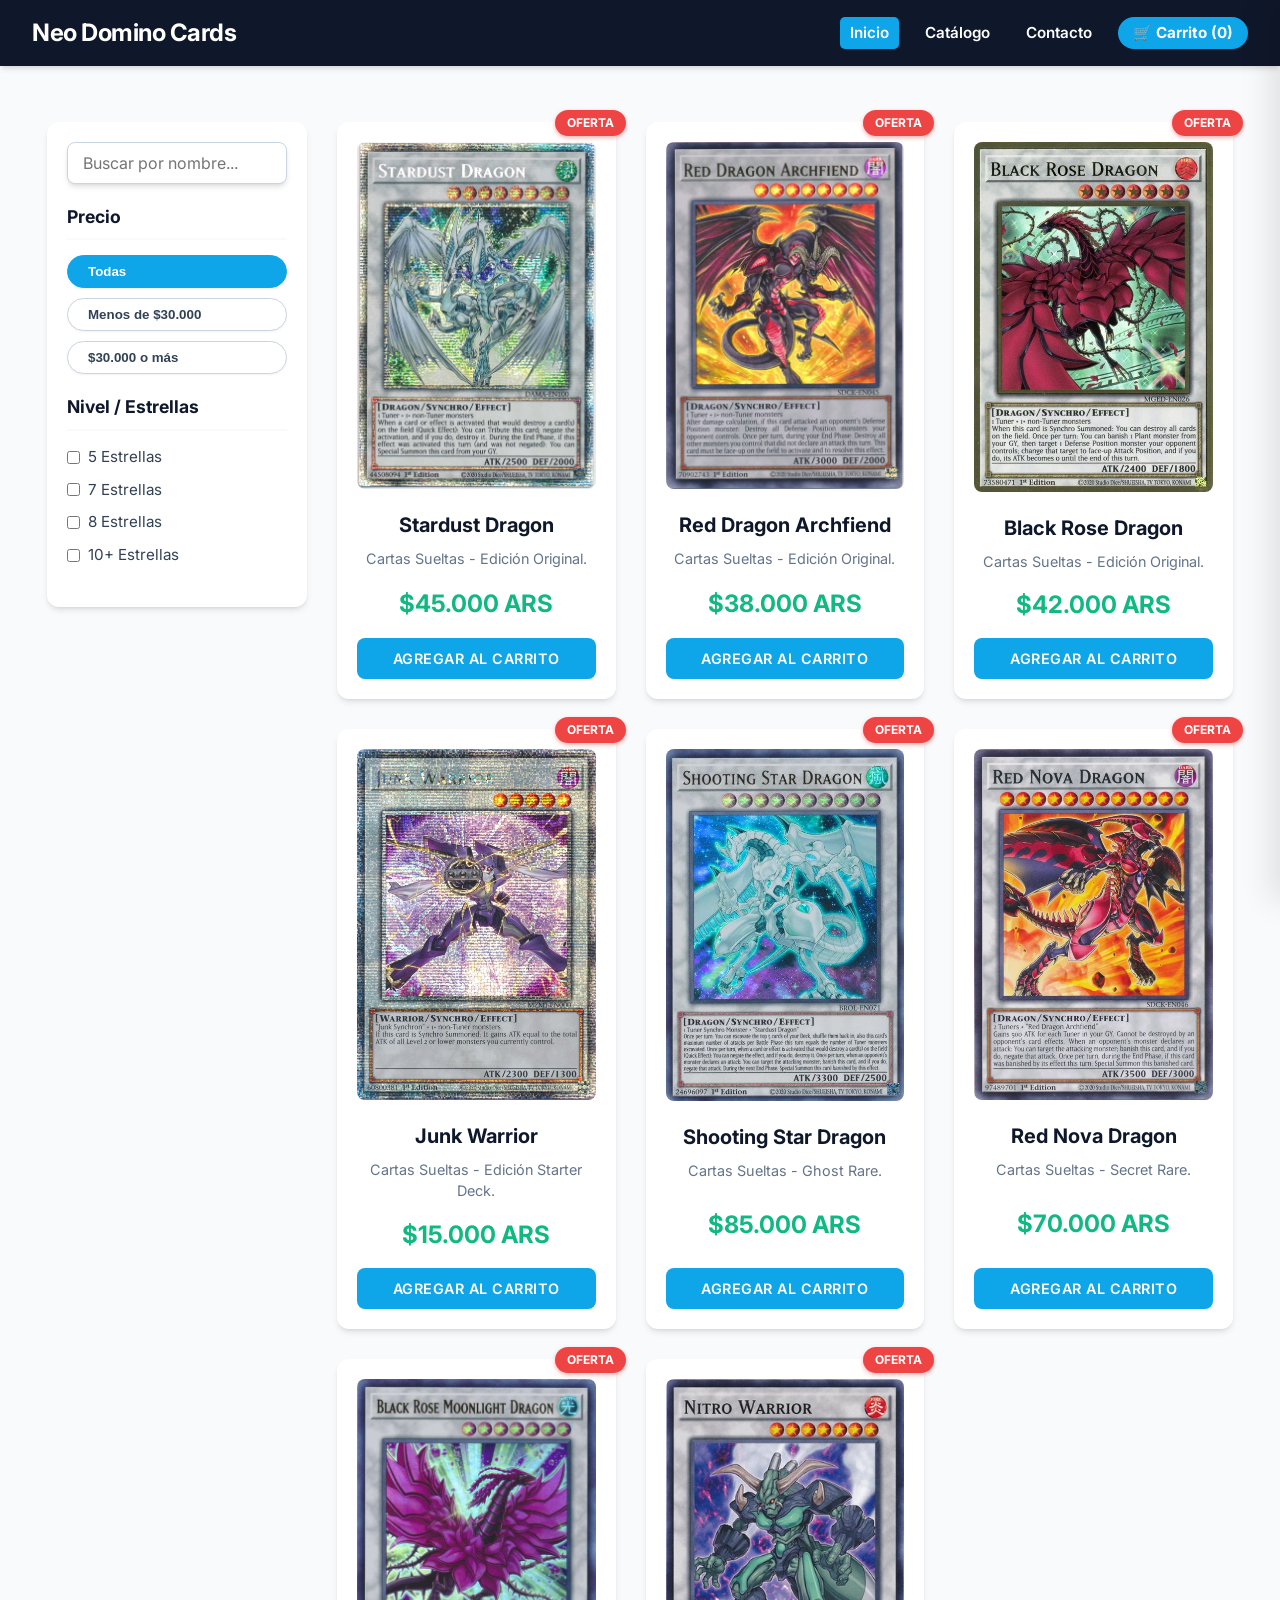
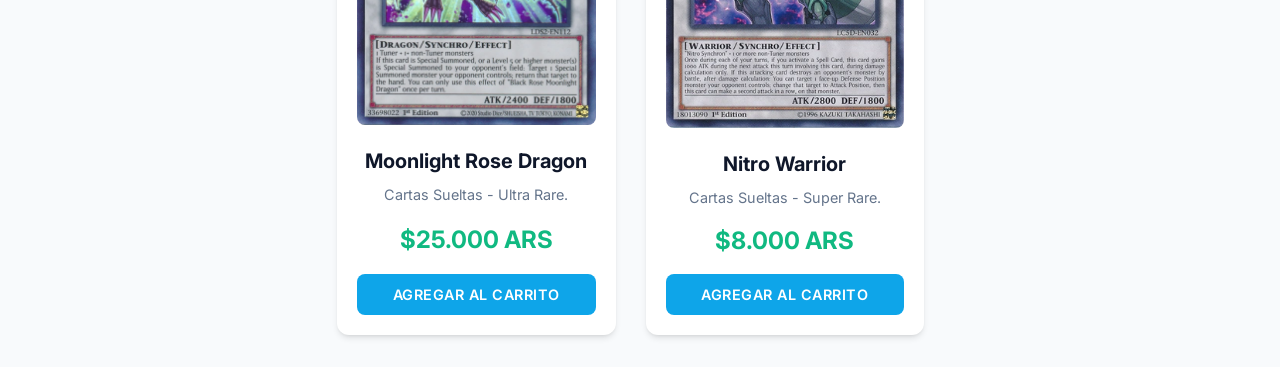
==== commit 98dddad0: "Fix filters" ====
--- a/app/index.html
+++ b/app/index.html
@@ -16,106 +16,130 @@
             <a href="index.html" class="active">Inicio</a>
             <a href="#catalogo">Catálogo</a>
             <a href="contacto.html">Contacto</a>
-            <span id="cart-counter" style="background: var(--color-secundario); padding: 5px 10px; border-radius: 15px; color: white; cursor: pointer; transition: 0.2s;">🛒 (0)</span>
+            <span id="cart-counter" style="background: var(--color-secundario); padding: 5px 15px; border-radius: 20px; color: white; cursor: pointer; transition: 0.2s; font-weight: bold;">🛒 Carrito (0)</span>
         </nav>
     </header>
 
     <main>
-        <div class="controles-container">
-            <div class="filtros-precio">
-                <button class="btn-filtro activo" data-filtro="todos">Todas</button>
-                <button class="btn-filtro" data-filtro="menor">Menos de $30.000</button>
-                <button class="btn-filtro" data-filtro="mayor">$30.000 o más</button>
-            </div>
+        <div class="layout-principal">
             
-            <div class="buscador-container">
-                <input type="text" id="buscador" placeholder="Buscar carta por nombre...">
+            <aside class="sidebar-filtros">
+                
+                <div class="buscador-container">
+                    <input type="text" id="buscador" placeholder="Buscar por nombre...">
+                </div>
+
+                <h3>Precio</h3>
+                <div class="grupo-filtro">
+                    <button class="btn-filtro activo" data-filtro="todos" style="width: 100%; text-align: left;">Todas</button>
+                    <button class="btn-filtro" data-filtro="menor" style="width: 100%; text-align: left;">Menos de $30.000</button>
+                    <button class="btn-filtro" data-filtro="mayor" style="width: 100%; text-align: left;">$30.000 o más</button>
+                </div>
+
+                <h3>Nivel / Estrellas</h3>
+                <div class="grupo-filtro" id="filtros-estrellas">
+                    <label class="filtro-checkbox">
+                        <input type="checkbox" value="5" class="check-nivel"> 5 Estrellas
+                    </label>
+                    <label class="filtro-checkbox">
+                        <input type="checkbox" value="7" class="check-nivel"> 7 Estrellas
+                    </label>
+                    <label class="filtro-checkbox">
+                        <input type="checkbox" value="8" class="check-nivel"> 8 Estrellas
+                    </label>
+                    <label class="filtro-checkbox">
+                        <input type="checkbox" value="10" class="check-nivel"> 10+ Estrellas
+                    </label>
+                </div>
+
+            </aside>
+
+            <div class="contenedor-grilla">
+                <section class="seccion-productos" id="catalogo">
+
+                    <div class="card" data-nivel="8">
+                        <a href="detalle.html?id=stardust" style="text-decoration: none; color: inherit;">
+                            <img src="img/stardust.webp" alt="Carta Stardust Dragon">
+                            <h3>Stardust Dragon</h3>
+                        </a>
+                        <p>Cartas Sueltas - Edición Original.</p>
+                        <p class="precio">$45.000 ARS</p>
+                        <button class="btn-comprar" data-nombre="Stardust Dragon" data-precio="45000" data-imagen="img/stardust.webp">Agregar al carrito</button>
+                    </div>
+
+                    <div class="card" data-nivel="8">
+                        <a href="detalle.html?id=red-dragon" style="text-decoration: none; color: inherit;">
+                            <img src="img/red-dragon.webp" alt="Carta Red Dragon Archfiend">
+                            <h3>Red Dragon Archfiend</h3>
+                        </a>
+                        <p>Cartas Sueltas - Edición Original.</p>
+                        <p class="precio">$38.000 ARS</p>
+                        <button class="btn-comprar" data-nombre="Red Dragon Archfiend" data-precio="38000" data-imagen="img/red-dragon.webp">Agregar al carrito</button>
+                    </div>
+
+                    <div class="card" data-nivel="7">
+                        <a href="detalle.html?id=black-rose" style="text-decoration: none; color: inherit;">
+                            <img src="img/black-rose.webp" alt="Carta Black Rose Dragon">
+                            <h3>Black Rose Dragon</h3>
+                        </a>
+                        <p>Cartas Sueltas - Edición Original.</p>
+                        <p class="precio">$42.000 ARS</p>
+                        <button class="btn-comprar" data-nombre="Black Rose Dragon" data-precio="42000" data-imagen="img/black-rose.webp">Agregar al carrito</button>
+                    </div>
+
+                    <div class="card" data-nivel="5">
+                        <a href="detalle.html?id=junk-warrior" style="text-decoration: none; color: inherit;">
+                            <img src="img/junk-warrior.webp" alt="Carta Junk Warrior">
+                            <h3>Junk Warrior</h3>
+                        </a>
+                        <p>Cartas Sueltas - Edición Starter Deck.</p>
+                        <p class="precio">$15.000 ARS</p>
+                        <button class="btn-comprar" data-nombre="Junk Warrior" data-precio="15000" data-imagen="img/junk-warrior.webp">Agregar al carrito</button>
+                    </div>
+
+                    <div class="card" data-nivel="10">
+                        <a href="detalle.html?id=shooting-star" style="text-decoration: none; color: inherit;">
+                            <img src="img/shooting-star-dragon.webp" alt="Carta Shooting Star Dragon">
+                            <h3>Shooting Star Dragon</h3>
+                        </a>
+                        <p>Cartas Sueltas - Ghost Rare.</p>
+                        <p class="precio">$85.000 ARS</p>
+                        <button class="btn-comprar" data-nombre="Shooting Star Dragon" data-precio="85000" data-imagen="img/shooting-star-dragon.webp">Agregar al carrito</button>
+                    </div>
+
+                    <div class="card" data-nivel="10">
+                        <a href="detalle.html?id=red-nova" style="text-decoration: none; color: inherit;">
+                            <img src="img/red-nova-dragon.webp" alt="Carta Red Nova Dragon">
+                            <h3>Red Nova Dragon</h3>
+                        </a>
+                        <p>Cartas Sueltas - Secret Rare.</p>
+                        <p class="precio">$70.000 ARS</p>
+                        <button class="btn-comprar" data-nombre="Red Nova Dragon" data-precio="70000" data-imagen="img/red-nova-dragon.webp">Agregar al carrito</button>
+                    </div>
+
+                    <div class="card" data-nivel="7">
+                        <a href="detalle.html?id=moonlight-rose" style="text-decoration: none; color: inherit;">
+                            <img src="img/black-rose-moonlight-dragon.webp" alt="Carta Moonlight Rose Dragon">
+                            <h3>Moonlight Rose Dragon</h3>
+                        </a>
+                        <p>Cartas Sueltas - Ultra Rare.</p>
+                        <p class="precio">$25.000 ARS</p>
+                        <button class="btn-comprar" data-nombre="Moonlight Rose Dragon" data-precio="25000" data-imagen="img/black-rose-moonlight-dragon.webp">Agregar al carrito</button>
+                    </div>
+
+                    <div class="card" data-nivel="7">
+                        <a href="detalle.html?id=nitro-warrior" style="text-decoration: none; color: inherit;">
+                            <img src="img/nitro-warrior.webp" alt="Carta Nitro Warrior">
+                            <h3>Nitro Warrior</h3>
+                        </a>
+                        <p>Cartas Sueltas - Super Rare.</p>
+                        <p class="precio">$8.000 ARS</p>
+                        <button class="btn-comprar" data-nombre="Nitro Warrior" data-precio="8000" data-imagen="img/nitro-warrior.webp">Agregar al carrito</button>
+                    </div>
+
+                </section>
             </div>
         </div>
-        
-        <section class="seccion-productos" id="catalogo">
-
-            <div class="card">
-                <a href="detalle.html?id=stardust" style="text-decoration: none; color: inherit;">
-                    <img src="img/stardust.webp" alt="Carta Stardust Dragon">
-                    <h3>Stardust Dragon</h3>
-                </a>
-                <p>Cartas Sueltas - Edición Original. Excelente estado.</p>
-                <p class="precio">$45.000 ARS</p>
-                <button class="btn-comprar" data-nombre="Stardust Dragon" data-precio="45000">Agregar al carrito</button>
-            </div>
-
-            <div class="card">
-                <a href="detalle.html?id=red-dragon" style="text-decoration: none; color: inherit;">
-                    <img src="img/red-dragon.webp" alt="Carta Red Dragon Archfiend">
-                    <h3>Red Dragon Archfiend</h3>
-                </a>
-                <p>Cartas Sueltas - Edición Original. Mint condition.</p>
-                <p class="precio">$38.000 ARS</p>
-                <button class="btn-comprar" data-nombre="Red Dragon Archfiend" data-precio="38000">Agregar al carrito</button>
-            </div>
-
-            <div class="card">
-                <a href="detalle.html?id=black-rose" style="text-decoration: none; color: inherit;">
-                    <img src="img/black-rose.webp" alt="Carta Black Rose Dragon">
-                    <h3>Black Rose Dragon</h3>
-                </a>
-                <p>Cartas Sueltas - Edición Original. Near Mint.</p>
-                <p class="precio">$42.000 ARS</p>
-                <button class="btn-comprar" data-nombre="Black Rose Dragon" data-precio="42000">Agregar al carrito</button>
-            </div>
-
-            <div class="card">
-                <a href="detalle.html?id=junk-warrior" style="text-decoration: none; color: inherit;">
-                    <img src="img/junk-warrior.webp" alt="Carta Junk Warrior">
-                    <h3>Junk Warrior</h3>
-                </a>
-                <p>Cartas Sueltas - Edición Starter Deck. Detalles leves.</p>
-                <p class="precio">$15.000 ARS</p>
-                <button class="btn-comprar" data-nombre="Junk Warrior" data-precio="15000">Agregar al carrito</button>
-            </div>
-
-            <div class="card">
-                <a href="detalle.html?id=shooting-star" style="text-decoration: none; color: inherit;">
-                    <img src="img/shooting-star-dragon.webp" alt="Carta Shooting Star Dragon">
-                    <h3>Shooting Star Dragon</h3>
-                </a>
-                <p>Cartas Sueltas - Ghost Rare. Impecable.</p>
-                <p class="precio">$85.000 ARS</p>
-                <button class="btn-comprar" data-nombre="Shooting Star Dragon" data-precio="85000">Agregar al carrito</button>
-            </div>
-
-            <div class="card">
-                <a href="detalle.html?id=red-nova" style="text-decoration: none; color: inherit;">
-                    <img src="img/red-nova-dragon.webp" alt="Carta Red Nova Dragon">
-                    <h3>Red Nova Dragon</h3>
-                </a>
-                <p>Cartas Sueltas - Secret Rare. Mint condition.</p>
-                <p class="precio">$70.000 ARS</p>
-                <button class="btn-comprar" data-nombre="Red Nova Dragon" data-precio="70000">Agregar al carrito</button>
-            </div>
-
-            <div class="card">
-                <a href="detalle.html?id=moonlight-rose" style="text-decoration: none; color: inherit;">
-                    <img src="img/black-rose-moonlight-dragon.webp" alt="Carta Moonlight Rose Dragon">
-                    <h3>Moonlight Rose Dragon</h3>
-                </a>
-                <p>Cartas Sueltas - Ultra Rare. Near Mint.</p>
-                <p class="precio">$25.000 ARS</p>
-                <button class="btn-comprar" data-nombre="Moonlight Rose Dragon" data-precio="25000">Agregar al carrito</button>
-            </div>
-
-            <div class="card">
-                <a href="detalle.html?id=nitro-warrior" style="text-decoration: none; color: inherit;">
-                    <img src="img/nitro-warrior.webp" alt="Carta Nitro Warrior">
-                    <h3>Nitro Warrior</h3>
-                </a>
-                <p>Cartas Sueltas - Super Rare. Detalles leves.</p>
-                <p class="precio">$8.000 ARS</p>
-                <button class="btn-comprar" data-nombre="Nitro Warrior" data-precio="8000">Agregar al carrito</button>
-            </div>
-
-        </section>
     </main>
 
     <div id="carrito-sidebar" class="carrito-sidebar">
@@ -123,10 +147,7 @@
             <h3>Mi Carrito</h3>
             <button id="cerrar-carrito" class="btn-cerrar">&times;</button>
         </div>
-        
-        <div id="carrito-items" class="carrito-items">
-            </div>
-        
+        <div id="carrito-items" class="carrito-items"></div>
         <div class="carrito-footer">
             <div class="carrito-total">
                 <span>Total a pagar:</span>
@@ -137,33 +158,49 @@
         </div>
     </div>
     
+    <script src="carrito.js"></script>
+    
     <script>
-        /* 1. BUSCADOR Y FILTROS POR PRECIO */
         const inputBuscador = document.getElementById('buscador');
         const botonesFiltro = document.querySelectorAll('.btn-filtro');
+        const checkboxesNivel = document.querySelectorAll('.check-nivel');
         const tarjetas = Array.from(document.querySelectorAll('.card')); 
+        
         let filtroPrecioActual = 'todos';
 
         const actualizarCatalogo = () => {
             const textoBusqueda = inputBuscador.value.toLowerCase();
             
-            // Usamos .filter() como pidió el profe (Clase 6)
-            const tarjetasFiltradas = tarjetas.filter(tarjeta => {
+            // Obtenemos los valores de los checkboxes que estén tildados
+            const nivelesSeleccionados = Array.from(checkboxesNivel)
+                                            .filter(cb => cb.checked)
+                                            .map(cb => cb.value);
+
+            tarjetas.forEach(tarjeta => {
+                const tituloCarta = tarjeta.querySelector('h3').textContent.toLowerCase();
                 const boton = tarjeta.querySelector('.btn-comprar');
                 const numeroPrecio = Number(boton.getAttribute('data-precio'));
                 
-                if (filtroPrecioActual === 'menor') return numeroPrecio < 30000;
-                if (filtroPrecioActual === 'mayor') return numeroPrecio >= 30000;
-                return true; 
-            });
-
-            tarjetas.forEach(tarjeta => {
-                const tituloCarta = tarjeta.querySelector('h3').textContent.toLowerCase();
+                // Leemos el data-nivel de la carta (ej: "8"). Si es 12, lo tratamos como "10" (para el 10+)
+                let nivelCarta = tarjeta.getAttribute('data-nivel');
+                if(Number(nivelCarta) >= 10) nivelCarta = "10";
+
+                // 1. Condición de Texto
                 const coincideTexto = tituloCarta.includes(textoBusqueda);
-                const coincidePrecio = tarjetasFiltradas.includes(tarjeta);
-
-                // Condicional if/else (Clase 6)
-                if (coincideTexto && coincidePrecio) {
+                
+                // 2. Condición de Precio
+                let coincidePrecio = true;
+                if (filtroPrecioActual === 'menor') coincidePrecio = numeroPrecio < 30000;
+                if (filtroPrecioActual === 'mayor') coincidePrecio = numeroPrecio >= 30000;
+                
+                // 3. Condición de Estrellas (Si no hay nada seleccionado, mostramos todas)
+                let coincideNivel = true;
+                if (nivelesSeleccionados.length > 0) {
+                    coincideNivel = nivelesSeleccionados.includes(nivelCarta);
+                }
+
+                // Mostrar u ocultar cruzando todas las condiciones (Clase 6: && lógico)
+                if (coincideTexto && coincidePrecio && coincideNivel) {
                     tarjeta.style.display = 'flex';
                 } else {
                     tarjeta.style.display = 'none';
@@ -171,8 +208,11 @@
             });
         };
 
+        // Escuchadores de eventos para buscador y checkboxes
         inputBuscador.addEventListener('input', actualizarCatalogo);
-
+        checkboxesNivel.forEach(cb => cb.addEventListener('change', actualizarCatalogo));
+
+        // Escuchadores para los botones de precio
         botonesFiltro.forEach(boton => {
             boton.addEventListener('click', (e) => {
                 filtroPrecioActual = e.target.getAttribute('data-filtro');
@@ -182,114 +222,16 @@
             });
         });
 
-        /* 2. LÓGICA DEL CARRITO CON LOCALSTORAGE */
-        const botonesComprar = document.querySelectorAll('.btn-comprar');
-        const cartCounter = document.getElementById('cart-counter');
-
-        // Inicializar carrito desde memoria (Clase 6)
-        let carrito = JSON.parse(localStorage.getItem('carrito')) || [];
-
-        // Función con .reduce() para sumar cantidades (Clase 6)
-        const actualizarContadorCarrito = () => {
-            const totalItems = carrito.reduce((acc, item) => acc + item.cantidad, 0);
-            cartCounter.textContent = `🛒 (${totalItems})`;
-        };
-
-        actualizarContadorCarrito();
-
-        botonesComprar.forEach(boton => {
+        // Configuración del botón Agregar al carrito mediante carrito.js
+        document.querySelectorAll('.btn-comprar').forEach(boton => {
             boton.addEventListener('click', (e) => {
                 e.preventDefault();
                 const nombre = boton.getAttribute('data-nombre');
                 const precio = Number(boton.getAttribute('data-precio'));
-
-                // Usamos .find() para verificar duplicados (Clase 6)
-                const itemExistente = carrito.find(item => item.nombre === nombre);
-
-                if (itemExistente) {
-                    itemExistente.cantidad += 1;
-                } else {
-                    carrito.push({ nombre, precio, cantidad: 1 });
-                }
-
-                localStorage.setItem('carrito', JSON.stringify(carrito));
-                actualizarContadorCarrito();
-
-                // Feedback visual
-                const textoOriginal = boton.textContent;
-                boton.textContent = '¡Agregado!';
-                boton.style.backgroundColor = 'var(--color-exito)';
-                setTimeout(() => {
-                    boton.textContent = textoOriginal;
-                    boton.style.backgroundColor = '';
-                }, 1000);
+                const imagen = boton.getAttribute('data-imagen');
+                
+                agregarItemAlCarrito(nombre, precio, imagen, boton);
             });
-        });
-        
-        /* 3. PANEL LATERAL Y RENDERIZADO */
-        const sidebarCarrito = document.getElementById('carrito-sidebar');
-        const btnCerrarCarrito = document.getElementById('cerrar-carrito');
-        const contenedorItems = document.getElementById('carrito-items');
-        const displayTotal = document.getElementById('carrito-total-precio');
-        const btnVaciar = document.getElementById('vaciar-carrito');
-
-        cartCounter.addEventListener('click', () => {
-            sidebarCarrito.classList.add('abierto');
-            renderizarCarrito();
-        });
-
-        btnCerrarCarrito.addEventListener('click', () => {
-            sidebarCarrito.classList.remove('abierto');
-        });
-
-        const renderizarCarrito = () => {
-            contenedorItems.innerHTML = '';
-
-            if (carrito.length === 0) {
-                contenedorItems.innerHTML = '<p style="text-align:center; color:var(--color-texto-mutado); margin-top:20px;">Tu carrito está vacío.</p>';
-                displayTotal.textContent = '$0 ARS';
-                return;
-            }
-
-            let totalAPagar = 0;
-
-            carrito.forEach(item => {
-                const subtotal = item.precio * item.cantidad;
-                totalAPagar += subtotal;
-
-                // Inyección dinámica de HTML con Template Literals
-                const itemHTML = `
-                    <div class="carrito-item">
-                        <div class="item-info">
-                            <h4>${item.nombre}</h4>
-                            <span style="font-size: 0.85rem;">Cant: ${item.cantidad}</span>
-                        </div>
-                        <div class="item-precio">
-                            $${subtotal.toLocaleString('es-AR')}
-                        </div>
-                    </div>
-                `;
-                contenedorItems.insertAdjacentHTML('beforeend', itemHTML);
-            });
-
-            displayTotal.textContent = `$${totalAPagar.toLocaleString('es-AR')} ARS`;
-        };
-
-        btnVaciar.addEventListener('click', () => {
-            carrito = [];
-            localStorage.setItem('carrito', JSON.stringify(carrito));
-            actualizarContadorCarrito();
-            renderizarCarrito();
-        });
-
-        /* 4. FLUJO DE CHECKOUT */
-        const btnContinuarCompra = document.getElementById('btn-continuar-compra');
-        btnContinuarCompra.addEventListener('click', () => {
-            if (carrito.length === 0) {
-                alert("Tu carrito está vacío.");
-            } else {
-                window.location.href = 'checkout.html';
-            }
         });
     </script>
 </body>
--- a/app/style/style.css
+++ b/app/style/style.css
@@ -21,7 +21,6 @@
     --espacio-lg: 2rem;
 }
 
-/* 2. RESET Y TIPOGRAFÍA */
 * {
     box-sizing: border-box;
     margin: 0;
@@ -29,13 +28,12 @@
 }
 
 body {
-    font-family: 'Inter', sans-serif; /* Tipografía moderna aplicada */
+    font-family: 'Inter', sans-serif;
     background-color: var(--color-fondo);
     color: var(--color-texto);
     line-height: 1.5;
 }
 
-/* 3. NAVBAR */
 header {
     background-color: var(--color-primario);
     color: var(--color-blanco);
@@ -65,35 +63,68 @@
 
 header nav span, header nav a {
     cursor: pointer;
-    transition: color 0.2s ease;
+    transition: all 0.2s ease;
     text-decoration: none;
     color: var(--color-blanco);
+    font-size: 0.95rem;
+    padding: 5px 10px;
+    border-radius: 5px;
 }
 
 header nav span:hover, header nav a:hover {
     color: var(--color-secundario);
 }
 
+header nav a.active {
+    background-color: var(--color-secundario);
+    color: var(--color-blanco) !important;
+}
+
 main {
     padding-top: 90px; 
 }
 
-/* 4. CONTROLES: BUSCADOR Y FILTROS */
-.controles-container {
-    max-width: 1200px;
+.layout-principal {
+    display: flex;
+    gap: 30px;
+    max-width: 1250px;
     margin: 0 auto;
-    padding: 20px var(--espacio-lg);
-    display: flex;
-    flex-direction: column;
+    padding: var(--espacio-lg);
+    align-items: flex-start;
+}
+
+.sidebar-filtros {
+    flex: 0 0 260px;
+    background-color: var(--color-blanco);
+    padding: 20px;
+    border-radius: var(--radio-borde);
+    box-shadow: var(--sombra-suave);
+    position: sticky; 
+    top: 100px; 
+}
+
+.sidebar-filtros h3 {
+    color: var(--color-primario);
+    margin-bottom: 15px;
+    font-size: 1.1rem;
+    border-bottom: 2px solid var(--color-fondo);
+    padding-bottom: 8px;
+}
+
+.grupo-filtro {
+    margin-bottom: 20px;
+    display: flex;
+    flex-direction: column;
+    gap: 10px;
+}
+
+.filtro-checkbox {
+    display: flex;
     align-items: center;
-    gap: 20px;
-}
-
-.filtros-precio {
-    display: flex;
-    gap: 10px;
-    flex-wrap: wrap;
-    justify-content: center;
+    gap: 8px;
+    color: var(--color-texto);
+    font-size: 0.95rem;
+    cursor: pointer;
 }
 
 .btn-filtro {
@@ -119,16 +150,16 @@
     border-color: var(--color-secundario);
 }
 
-.buscador-container {
-    width: 100%;
-    max-width: 600px;
-}
-
-.buscador-container input {
-    width: 100%;
-    padding: 14px 24px;
+.sidebar-filtros .buscador-container {
+    max-width: 100%;
+    margin-bottom: 20px;
+}
+
+.sidebar-filtros .buscador-container input {
+    width: 100%;
+    padding: 10px 15px;
     border: 1px solid #cbd5e1;
-    border-radius: 30px;
+    border-radius: 8px;
     font-size: 1rem;
     font-family: inherit;
     transition: all 0.3s ease;
@@ -136,31 +167,23 @@
     box-shadow: var(--sombra-suave);
 }
 
-.buscador-container input:focus {
+.sidebar-filtros .buscador-container input:focus {
     border-color: var(--color-secundario);
     box-shadow: 0 0 0 3px rgba(14, 165, 233, 0.2);
 }
 
-/* 5. GRILLA DEL CATÁLOGO */
+.contenedor-grilla {
+    flex: 1; 
+    width: 100%;
+}
+
 .seccion-productos {
-    padding: var(--espacio-lg);
+    width: 100%;
     display: grid;
-    grid-template-columns: 1fr;
+    /* auto-fill mantiene las columnas aunque estén vacías, minmax da tamaño responsivo */
+    grid-template-columns: repeat(auto-fill, minmax(240px, 1fr));
     gap: 30px; 
-    max-width: 1200px;
-    margin: 0 auto; 
-}
-
-@media (min-width: 768px) {
-    .seccion-productos {
-        grid-template-columns: repeat(2, 1fr);
-    }
-}
-
-@media (min-width: 1024px) {
-    .seccion-productos {
-        grid-template-columns: repeat(auto-fit, minmax(240px, 1fr));
-    }
+    justify-content: start; /* Alineación perfecta a la izquierda */
 }
 
 .card {
@@ -199,13 +222,15 @@
 
 .card img {
     width: 100%; 
+    max-width: 260px; 
+    margin: 0 auto 15px auto; 
     border-radius: 8px; 
-    margin-bottom: 15px; 
     transition: transform 0.3s ease;
+    object-fit: contain;
 }
 
 .card:hover img {
-    transform: scale(1.03); /* Efecto zoom sutil en la imagen */
+    transform: scale(1.03); 
 }
 
 .card h3 {
@@ -219,7 +244,7 @@
     color: var(--color-texto-mutado);
     font-size: 0.9rem;
     margin-bottom: 15px;
-    flex-grow: 1; /* Empuja el botón hacia abajo si el texto es corto */
+    flex-grow: 1;
 }
 
 .precio {
@@ -261,6 +286,7 @@
     }
 }
 
+/* Retardo escalonado de animaciones */
 .card:nth-child(1) { animation-delay: 0.1s; }
 .card:nth-child(2) { animation-delay: 0.15s; }
 .card:nth-child(3) { animation-delay: 0.2s; }
@@ -270,7 +296,6 @@
 .card:nth-child(7) { animation-delay: 0.4s; }
 .card:nth-child(8) { animation-delay: 0.45s; }
 
-/* 7. CARRITO LATERAL (SIDEBAR) */
 .carrito-sidebar {
     position: fixed;
     top: 0;
@@ -327,6 +352,19 @@
     align-items: center;
     border-bottom: 1px solid #f1f5f9;
     padding-bottom: 15px;
+    gap: 15px; 
+}
+
+.carrito-item-img {
+    width: 50px;
+    height: 70px;
+    object-fit: cover;
+    border-radius: 6px;
+    box-shadow: 0 2px 4px rgba(0,0,0,0.1);
+}
+
+.item-info {
+    flex-grow: 1; 
 }
 
 .item-info h4 {
@@ -375,7 +413,9 @@
     color: var(--color-alerta);
 }
 
-/* 8. PÁGINA DE DETALLE Y CHECKOUT */
+/* =========================================
+   8. PÁGINA DE DETALLE Y CONTACTO
+   ========================================= */
 .main-detalle {
     padding-top: 100px;
 }
@@ -429,7 +469,7 @@
 
 .badge-edicion {
     align-self: flex-start;
-    background-color: #f59e0b; /* Naranja ámbar */
+    background-color: #f59e0b; 
     color: var(--color-blanco);
     padding: 6px 16px;
     border-radius: 20px;
@@ -508,7 +548,8 @@
 }
 
 .grupo-input input, 
-.grupo-input textarea {
+.grupo-input textarea,
+.grupo-input select {
     padding: 14px;
     border: 1px solid #cbd5e1;
     border-radius: 8px;
@@ -519,7 +560,8 @@
 }
 
 .grupo-input input:focus, 
-.grupo-input textarea:focus {
+.grupo-input textarea:focus,
+.grupo-input select:focus {
     outline: none;
     border-color: var(--color-secundario);
     background-color: var(--color-blanco);
@@ -527,20 +569,18 @@
 }
 
 @media (max-width: 768px) {
+    .layout-principal {
+        flex-direction: column;
+    }
+    
+    .sidebar-filtros {
+        flex: auto;
+        width: 100%;
+        position: static; 
+    }
+
     .producto-detalle {
         flex-direction: column; 
         padding: 25px;
     }
-}
-
-header nav a {
-    font-size: 0.95rem;
-    padding: 5px 10px;
-    border-radius: 5px;
-    transition: all 0.2s ease;
-}
-
-header nav a.active {
-    background-color: var(--color-secundario);
-    color: white !important;
 }
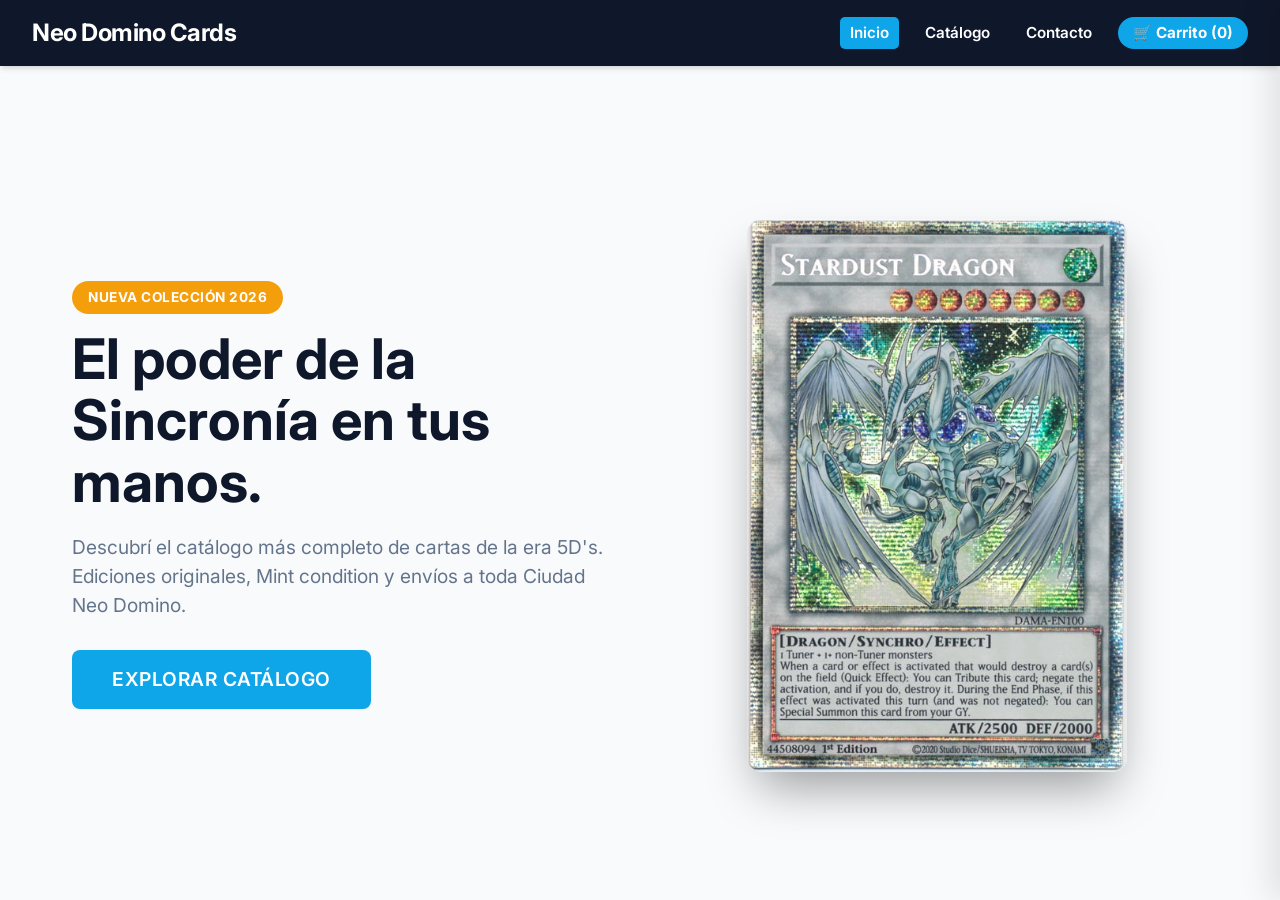
==== commit d47aecdb: "Add index" ====
--- a/app/index.html
+++ b/app/index.html
@@ -1,145 +1,41 @@
 <!DOCTYPE html>
 <html lang="es">
-
 <head>
     <meta charset="UTF-8">
     <meta name="viewport" content="width=device-width, initial-scale=1.0">
-    <title>Neo Domino Cards | El Corazón de las Cartas</title>
+    <title>Neo Domino Cards | Inicio</title>
     <link rel="stylesheet" href="style/style.css">
 </head>
-
 <body>
 
     <header>
         <h2>Neo Domino Cards</h2>
         <nav>
             <a href="index.html" class="active">Inicio</a>
-            <a href="#catalogo">Catálogo</a>
+            <a href="catalogo.html">Catálogo</a>
             <a href="contacto.html">Contacto</a>
             <span id="cart-counter" style="background: var(--color-secundario); padding: 5px 15px; border-radius: 20px; color: white; cursor: pointer; transition: 0.2s; font-weight: bold;">🛒 Carrito (0)</span>
         </nav>
     </header>
 
     <main>
-        <div class="layout-principal">
-            
-            <aside class="sidebar-filtros">
-                
-                <div class="buscador-container">
-                    <input type="text" id="buscador" placeholder="Buscar por nombre...">
-                </div>
-
-                <h3>Precio</h3>
-                <div class="grupo-filtro">
-                    <button class="btn-filtro activo" data-filtro="todos" style="width: 100%; text-align: left;">Todas</button>
-                    <button class="btn-filtro" data-filtro="menor" style="width: 100%; text-align: left;">Menos de $30.000</button>
-                    <button class="btn-filtro" data-filtro="mayor" style="width: 100%; text-align: left;">$30.000 o más</button>
-                </div>
-
-                <h3>Nivel / Estrellas</h3>
-                <div class="grupo-filtro" id="filtros-estrellas">
-                    <label class="filtro-checkbox">
-                        <input type="checkbox" value="5" class="check-nivel"> 5 Estrellas
-                    </label>
-                    <label class="filtro-checkbox">
-                        <input type="checkbox" value="7" class="check-nivel"> 7 Estrellas
-                    </label>
-                    <label class="filtro-checkbox">
-                        <input type="checkbox" value="8" class="check-nivel"> 8 Estrellas
-                    </label>
-                    <label class="filtro-checkbox">
-                        <input type="checkbox" value="10" class="check-nivel"> 10+ Estrellas
-                    </label>
-                </div>
-
-            </aside>
-
-            <div class="contenedor-grilla">
-                <section class="seccion-productos" id="catalogo">
-
-                    <div class="card" data-nivel="8">
-                        <a href="detalle.html?id=stardust" style="text-decoration: none; color: inherit;">
-                            <img src="img/stardust.webp" alt="Carta Stardust Dragon">
-                            <h3>Stardust Dragon</h3>
-                        </a>
-                        <p>Cartas Sueltas - Edición Original.</p>
-                        <p class="precio">$45.000 ARS</p>
-                        <button class="btn-comprar" data-nombre="Stardust Dragon" data-precio="45000" data-imagen="img/stardust.webp">Agregar al carrito</button>
-                    </div>
-
-                    <div class="card" data-nivel="8">
-                        <a href="detalle.html?id=red-dragon" style="text-decoration: none; color: inherit;">
-                            <img src="img/red-dragon.webp" alt="Carta Red Dragon Archfiend">
-                            <h3>Red Dragon Archfiend</h3>
-                        </a>
-                        <p>Cartas Sueltas - Edición Original.</p>
-                        <p class="precio">$38.000 ARS</p>
-                        <button class="btn-comprar" data-nombre="Red Dragon Archfiend" data-precio="38000" data-imagen="img/red-dragon.webp">Agregar al carrito</button>
-                    </div>
-
-                    <div class="card" data-nivel="7">
-                        <a href="detalle.html?id=black-rose" style="text-decoration: none; color: inherit;">
-                            <img src="img/black-rose.webp" alt="Carta Black Rose Dragon">
-                            <h3>Black Rose Dragon</h3>
-                        </a>
-                        <p>Cartas Sueltas - Edición Original.</p>
-                        <p class="precio">$42.000 ARS</p>
-                        <button class="btn-comprar" data-nombre="Black Rose Dragon" data-precio="42000" data-imagen="img/black-rose.webp">Agregar al carrito</button>
-                    </div>
-
-                    <div class="card" data-nivel="5">
-                        <a href="detalle.html?id=junk-warrior" style="text-decoration: none; color: inherit;">
-                            <img src="img/junk-warrior.webp" alt="Carta Junk Warrior">
-                            <h3>Junk Warrior</h3>
-                        </a>
-                        <p>Cartas Sueltas - Edición Starter Deck.</p>
-                        <p class="precio">$15.000 ARS</p>
-                        <button class="btn-comprar" data-nombre="Junk Warrior" data-precio="15000" data-imagen="img/junk-warrior.webp">Agregar al carrito</button>
-                    </div>
-
-                    <div class="card" data-nivel="10">
-                        <a href="detalle.html?id=shooting-star" style="text-decoration: none; color: inherit;">
-                            <img src="img/shooting-star-dragon.webp" alt="Carta Shooting Star Dragon">
-                            <h3>Shooting Star Dragon</h3>
-                        </a>
-                        <p>Cartas Sueltas - Ghost Rare.</p>
-                        <p class="precio">$85.000 ARS</p>
-                        <button class="btn-comprar" data-nombre="Shooting Star Dragon" data-precio="85000" data-imagen="img/shooting-star-dragon.webp">Agregar al carrito</button>
-                    </div>
-
-                    <div class="card" data-nivel="10">
-                        <a href="detalle.html?id=red-nova" style="text-decoration: none; color: inherit;">
-                            <img src="img/red-nova-dragon.webp" alt="Carta Red Nova Dragon">
-                            <h3>Red Nova Dragon</h3>
-                        </a>
-                        <p>Cartas Sueltas - Secret Rare.</p>
-                        <p class="precio">$70.000 ARS</p>
-                        <button class="btn-comprar" data-nombre="Red Nova Dragon" data-precio="70000" data-imagen="img/red-nova-dragon.webp">Agregar al carrito</button>
-                    </div>
-
-                    <div class="card" data-nivel="7">
-                        <a href="detalle.html?id=moonlight-rose" style="text-decoration: none; color: inherit;">
-                            <img src="img/black-rose-moonlight-dragon.webp" alt="Carta Moonlight Rose Dragon">
-                            <h3>Moonlight Rose Dragon</h3>
-                        </a>
-                        <p>Cartas Sueltas - Ultra Rare.</p>
-                        <p class="precio">$25.000 ARS</p>
-                        <button class="btn-comprar" data-nombre="Moonlight Rose Dragon" data-precio="25000" data-imagen="img/black-rose-moonlight-dragon.webp">Agregar al carrito</button>
-                    </div>
-
-                    <div class="card" data-nivel="7">
-                        <a href="detalle.html?id=nitro-warrior" style="text-decoration: none; color: inherit;">
-                            <img src="img/nitro-warrior.webp" alt="Carta Nitro Warrior">
-                            <h3>Nitro Warrior</h3>
-                        </a>
-                        <p>Cartas Sueltas - Super Rare.</p>
-                        <p class="precio">$8.000 ARS</p>
-                        <button class="btn-comprar" data-nombre="Nitro Warrior" data-precio="8000" data-imagen="img/nitro-warrior.webp">Agregar al carrito</button>
-                    </div>
-
-                </section>
+        <section class="hero-section">
+            <div class="hero-texto">
+                <span class="badge-edicion" style="margin-bottom: 15px; display: inline-block;">Nueva Colección 2026</span>
+                <h1 style="font-size: 3.5rem; color: var(--color-primario); line-height: 1.1; margin-bottom: 20px;">
+                    El poder de la Sincronía en tus manos.
+                </h1>
+                <p style="font-size: 1.2rem; color: var(--color-texto-mutado); margin-bottom: 30px;">
+                    Descubrí el catálogo más completo de cartas de la era 5D's. Ediciones originales, Mint condition y envíos a toda Ciudad Neo Domino.
+                </p>
+                <a href="catalogo.html" class="btn-comprar btn-grande" style="text-decoration: none; display: inline-block; width: auto; padding: 15px 40px; font-size: 1.2rem;">
+                    Explorar Catálogo
+                </a>
             </div>
-        </div>
+            <div class="hero-imagen">
+                <img src="img/stardust.webp" alt="Stardust Dragon" class="carta-flotante">
+            </div>
+        </section>
     </main>
 
     <div id="carrito-sidebar" class="carrito-sidebar">
@@ -157,82 +53,7 @@
             <button id="btn-continuar-compra" class="btn-comprar" style="margin-top: 10px;">Continuar compra</button>
         </div>
     </div>
-    
+
     <script src="carrito.js"></script>
-    
-    <script>
-        const inputBuscador = document.getElementById('buscador');
-        const botonesFiltro = document.querySelectorAll('.btn-filtro');
-        const checkboxesNivel = document.querySelectorAll('.check-nivel');
-        const tarjetas = Array.from(document.querySelectorAll('.card')); 
-        
-        let filtroPrecioActual = 'todos';
-
-        const actualizarCatalogo = () => {
-            const textoBusqueda = inputBuscador.value.toLowerCase();
-            
-            // Obtenemos los valores de los checkboxes que estén tildados
-            const nivelesSeleccionados = Array.from(checkboxesNivel)
-                                            .filter(cb => cb.checked)
-                                            .map(cb => cb.value);
-
-            tarjetas.forEach(tarjeta => {
-                const tituloCarta = tarjeta.querySelector('h3').textContent.toLowerCase();
-                const boton = tarjeta.querySelector('.btn-comprar');
-                const numeroPrecio = Number(boton.getAttribute('data-precio'));
-                
-                // Leemos el data-nivel de la carta (ej: "8"). Si es 12, lo tratamos como "10" (para el 10+)
-                let nivelCarta = tarjeta.getAttribute('data-nivel');
-                if(Number(nivelCarta) >= 10) nivelCarta = "10";
-
-                // 1. Condición de Texto
-                const coincideTexto = tituloCarta.includes(textoBusqueda);
-                
-                // 2. Condición de Precio
-                let coincidePrecio = true;
-                if (filtroPrecioActual === 'menor') coincidePrecio = numeroPrecio < 30000;
-                if (filtroPrecioActual === 'mayor') coincidePrecio = numeroPrecio >= 30000;
-                
-                // 3. Condición de Estrellas (Si no hay nada seleccionado, mostramos todas)
-                let coincideNivel = true;
-                if (nivelesSeleccionados.length > 0) {
-                    coincideNivel = nivelesSeleccionados.includes(nivelCarta);
-                }
-
-                // Mostrar u ocultar cruzando todas las condiciones (Clase 6: && lógico)
-                if (coincideTexto && coincidePrecio && coincideNivel) {
-                    tarjeta.style.display = 'flex';
-                } else {
-                    tarjeta.style.display = 'none';
-                }
-            });
-        };
-
-        // Escuchadores de eventos para buscador y checkboxes
-        inputBuscador.addEventListener('input', actualizarCatalogo);
-        checkboxesNivel.forEach(cb => cb.addEventListener('change', actualizarCatalogo));
-
-        // Escuchadores para los botones de precio
-        botonesFiltro.forEach(boton => {
-            boton.addEventListener('click', (e) => {
-                filtroPrecioActual = e.target.getAttribute('data-filtro');
-                botonesFiltro.forEach(b => b.classList.remove('activo'));
-                e.target.classList.add('activo');
-                actualizarCatalogo();
-            });
-        });
-
-        // Configuración del botón Agregar al carrito mediante carrito.js
-        document.querySelectorAll('.btn-comprar').forEach(boton => {
-            boton.addEventListener('click', (e) => {
-                e.preventDefault();
-                const nombre = boton.getAttribute('data-nombre');
-                const precio = Number(boton.getAttribute('data-precio'));
-                const imagen = boton.getAttribute('data-imagen');
-                
-                agregarItemAlCarrito(nombre, precio, imagen, boton);
-            });
-        });
-    </script>
 </body>
 </html>
--- a/app/style/style.css
+++ b/app/style/style.css
@@ -583,4 +583,61 @@
         flex-direction: column; 
         padding: 25px;
     }
+}
+
+.hero-section {
+    display: flex;
+    align-items: center;
+    justify-content: space-between;
+    max-width: 1200px;
+    margin: 0 auto;
+    padding: 60px var(--espacio-lg);
+    min-height: calc(100vh - 90px); /* Ocupa toda la pantalla visible menos el header */
+    gap: 50px;
+}
+
+.hero-texto {
+    flex: 1;
+    max-width: 600px;
+}
+
+.hero-imagen {
+    flex: 1;
+    display: flex;
+    justify-content: center;
+    align-items: center;
+}
+
+/* Aplicando Keyframes vistos en clase para un efecto profesional */
+.carta-flotante {
+    width: 100%;
+    max-width: 380px;
+    border-radius: 15px;
+    box-shadow: 0 25px 50px -12px rgba(0, 0, 0, 0.4);
+    animation: flotar 4s ease-in-out infinite; /* Llama a la animación */
+}
+
+@keyframes flotar {
+    0% {
+        transform: translateY(0px) rotate(0deg);
+    }
+    50% {
+        transform: translateY(-20px) rotate(2deg); /* Sube y gira un poquito */
+    }
+    100% {
+        transform: translateY(0px) rotate(0deg);
+    }
+}
+
+/* Responsive para la Hero Section */
+@media (max-width: 900px) {
+    .hero-section {
+        flex-direction: column;
+        text-align: center;
+        padding-top: 40px;
+    }
+    
+    .hero-texto h1 {
+        font-size: 2.5rem !important;
+    }
 }
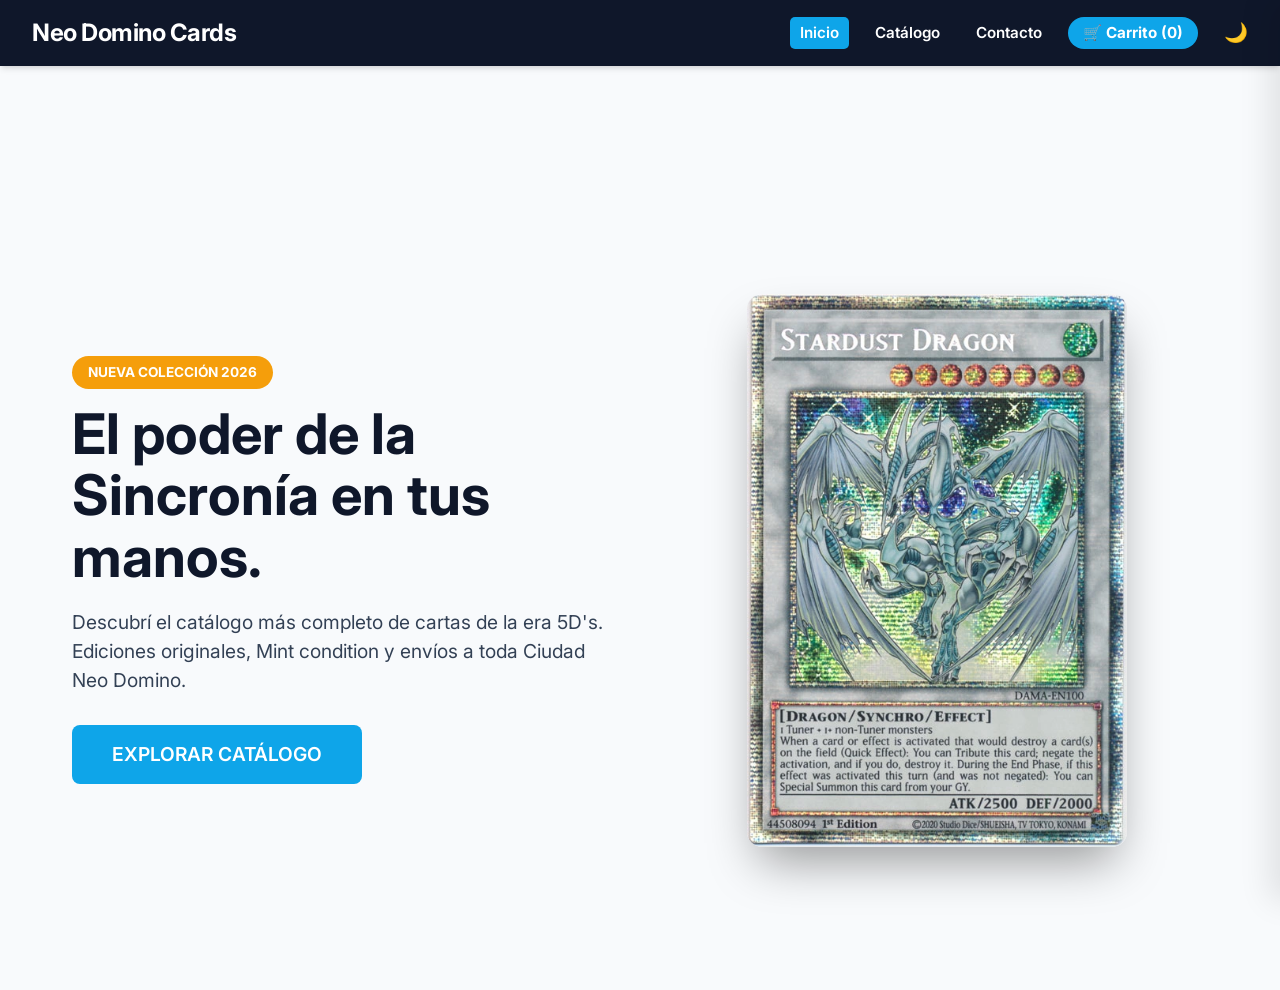
==== commit 64fa8289: "Add dark mode" ====
--- a/app/index.html
+++ b/app/index.html
@@ -15,6 +15,8 @@
             <a href="catalogo.html">Catálogo</a>
             <a href="contacto.html">Contacto</a>
             <span id="cart-counter" style="background: var(--color-secundario); padding: 5px 15px; border-radius: 20px; color: white; cursor: pointer; transition: 0.2s; font-weight: bold;">🛒 Carrito (0)</span>
+            
+            <button id="btn-dark-mode" style="background: none; border: none; font-size: 1.2rem; cursor: pointer; margin-left: 10px;" title="Alternar tema">🌙</button>
         </nav>
     </header>
 
@@ -22,12 +24,14 @@
         <section class="hero-section">
             <div class="hero-texto">
                 <span class="badge-edicion" style="margin-bottom: 15px; display: inline-block;">Nueva Colección 2026</span>
-                <h1 style="font-size: 3.5rem; color: var(--color-primario); line-height: 1.1; margin-bottom: 20px;">
+                
+                <h1>
                     El poder de la Sincronía en tus manos.
                 </h1>
-                <p style="font-size: 1.2rem; color: var(--color-texto-mutado); margin-bottom: 30px;">
+                <p style="font-size: 1.2rem; margin-bottom: 30px;">
                     Descubrí el catálogo más completo de cartas de la era 5D's. Ediciones originales, Mint condition y envíos a toda Ciudad Neo Domino.
                 </p>
+                
                 <a href="catalogo.html" class="btn-comprar btn-grande" style="text-decoration: none; display: inline-block; width: auto; padding: 15px 40px; font-size: 1.2rem;">
                     Explorar Catálogo
                 </a>
@@ -54,6 +58,7 @@
         </div>
     </div>
 
+    <script src="darkmode.js"></script>
     <script src="carrito.js"></script>
 </body>
 </html>
--- a/app/style/style.css
+++ b/app/style/style.css
@@ -1,5 +1,8 @@
 @import url('https://fonts.googleapis.com/css2?family=Inter:wght@400;600;700&display=swap');
 
+/* =========================================
+   1. VARIABLES Y RESET
+   ========================================= */
 :root {
     --color-primario: #0f172a; 
     --color-secundario: #0ea5e9; 
@@ -34,6 +37,9 @@
     line-height: 1.5;
 }
 
+/* =========================================
+   2. HEADER Y NAVEGACIÓN
+   ========================================= */
 header {
     background-color: var(--color-primario);
     color: var(--color-blanco);
@@ -49,10 +55,7 @@
     box-shadow: var(--sombra-suave);
 }
 
-header h2 {
-    font-weight: 700;
-    letter-spacing: -0.5px;
-}
+header h2 { font-weight: 700; letter-spacing: -0.5px; }
 
 header nav {
     display: flex;
@@ -71,18 +74,46 @@
     border-radius: 5px;
 }
 
-header nav span:hover, header nav a:hover {
-    color: var(--color-secundario);
-}
-
-header nav a.active {
-    background-color: var(--color-secundario);
-    color: var(--color-blanco) !important;
-}
-
-main {
-    padding-top: 90px; 
-}
+header nav span:hover, header nav a:hover { color: var(--color-secundario); }
+header nav a.active { background-color: var(--color-secundario); color: var(--color-blanco); }
+
+/* =========================================
+   3. INICIO (HERO SECTION)
+   ========================================= */
+.hero-section {
+    display: flex;
+    align-items: center;
+    justify-content: space-between;
+    max-width: 1200px;
+    margin: 0 auto;
+    padding: 120px var(--espacio-lg) 60px;
+    min-height: 100vh;
+    gap: 50px;
+}
+
+.hero-texto { flex: 1; max-width: 600px; }
+.hero-texto h1 { color: var(--color-primario); font-size: 3.5rem; line-height: 1.1; margin-bottom: 20px; }
+
+.hero-imagen { flex: 1; display: flex; justify-content: center; align-items: center; }
+
+.carta-flotante {
+    width: 100%;
+    max-width: 380px;
+    border-radius: 15px;
+    box-shadow: 0 25px 50px -12px rgba(0, 0, 0, 0.4);
+    animation: flotar 4s ease-in-out infinite;
+}
+
+@keyframes flotar {
+    0% { transform: translateY(0px) rotate(0deg); }
+    50% { transform: translateY(-20px) rotate(2deg); }
+    100% { transform: translateY(0px) rotate(0deg); }
+}
+
+/* =========================================
+   4. LAYOUT CATÁLOGO Y FILTROS
+   ========================================= */
+main { padding-top: 90px; }
 
 .layout-principal {
     display: flex;
@@ -111,21 +142,9 @@
     padding-bottom: 8px;
 }
 
-.grupo-filtro {
-    margin-bottom: 20px;
-    display: flex;
-    flex-direction: column;
-    gap: 10px;
-}
-
-.filtro-checkbox {
-    display: flex;
-    align-items: center;
-    gap: 8px;
-    color: var(--color-texto);
-    font-size: 0.95rem;
-    cursor: pointer;
-}
+.grupo-filtro { display: flex; flex-direction: column; gap: 10px; margin-bottom: 20px; }
+
+.filtro-checkbox { display: flex; align-items: center; gap: 8px; color: var(--color-texto); font-size: 0.95rem; cursor: pointer; }
 
 .btn-filtro {
     background-color: var(--color-blanco);
@@ -136,54 +155,27 @@
     cursor: pointer;
     font-weight: 600;
     transition: all 0.2s ease;
-    box-shadow: 0 1px 2px 0 rgb(0 0 0 / 0.05);
-}
-
-.btn-filtro:hover {
-    border-color: var(--color-secundario);
-    color: var(--color-secundario);
-}
-
-.btn-filtro.activo {
-    background-color: var(--color-secundario);
-    color: var(--color-blanco);
-    border-color: var(--color-secundario);
-}
-
-.sidebar-filtros .buscador-container {
-    max-width: 100%;
-    margin-bottom: 20px;
-}
-
-.sidebar-filtros .buscador-container input {
-    width: 100%;
-    padding: 10px 15px;
-    border: 1px solid #cbd5e1;
-    border-radius: 8px;
-    font-size: 1rem;
-    font-family: inherit;
-    transition: all 0.3s ease;
-    outline: none;
-    box-shadow: var(--sombra-suave);
-}
-
-.sidebar-filtros .buscador-container input:focus {
-    border-color: var(--color-secundario);
-    box-shadow: 0 0 0 3px rgba(14, 165, 233, 0.2);
-}
-
-.contenedor-grilla {
-    flex: 1; 
-    width: 100%;
-}
+}
+
+.btn-filtro:hover { border-color: var(--color-secundario); color: var(--color-secundario); }
+.btn-filtro.activo { background-color: var(--color-secundario); color: var(--color-blanco); border-color: var(--color-secundario); }
+
+.buscador-container { margin-bottom: 20px; }
+.buscador-container input {
+    width: 100%; padding: 10px 15px; border: 1px solid #cbd5e1; border-radius: 8px; font-size: 1rem;
+    outline: none; transition: all 0.3s ease; box-shadow: var(--sombra-suave);
+}
+.buscador-container input:focus { border-color: var(--color-secundario); box-shadow: 0 0 0 3px rgba(14, 165, 233, 0.2); }
+
+/* =========================================
+   5. GRILLA DE CARTAS (PRODUCTOS)
+   ========================================= */
+.contenedor-grilla { flex: 1; width: 100%; }
 
 .seccion-productos {
-    width: 100%;
     display: grid;
-    /* auto-fill mantiene las columnas aunque estén vacías, minmax da tamaño responsivo */
     grid-template-columns: repeat(auto-fill, minmax(240px, 1fr));
     gap: 30px; 
-    justify-content: start; /* Alineación perfecta a la izquierda */
 }
 
 .card {
@@ -200,444 +192,145 @@
     flex-direction: column;
 }
 
-.card:hover {
-    transform: translateY(-8px);
-    box-shadow: var(--sombra-fuerte);
-}
+.card:hover { transform: translateY(-8px); box-shadow: var(--sombra-fuerte); }
 
 .card::before {
     content: "OFERTA";
     background-color: var(--color-alerta);
     color: var(--color-blanco);
-    font-size: 0.75rem;
-    font-weight: 700;
-    padding: 4px 12px;
-    border-radius: 20px;
-    position: absolute;
-    top: -12px;
-    right: -10px;
-    z-index: 10;
-    box-shadow: 0 2px 4px rgba(239, 68, 68, 0.4);
-}
-
-.card img {
-    width: 100%; 
-    max-width: 260px; 
-    margin: 0 auto 15px auto; 
-    border-radius: 8px; 
-    transition: transform 0.3s ease;
-    object-fit: contain;
-}
-
-.card:hover img {
-    transform: scale(1.03); 
-}
-
-.card h3 {
-    color: var(--color-primario);
-    margin-bottom: 8px;
-    font-size: 1.25rem;
-    font-weight: 700;
-}
-
-.card p {
-    color: var(--color-texto-mutado);
-    font-size: 0.9rem;
-    margin-bottom: 15px;
-    flex-grow: 1;
-}
-
-.precio {
-    font-weight: 700;
-    color: var(--color-exito) !important;
-    font-size: 1.5rem !important;
-    margin-bottom: 15px !important;
-}
+    font-size: 0.75rem; font-weight: 700; padding: 4px 12px; border-radius: 20px;
+    position: absolute; top: -12px; right: -10px; z-index: 10;
+}
+
+.card img { width: 100%; max-width: 260px; margin: 0 auto 15px auto; border-radius: 8px; transition: transform 0.3s ease; object-fit: contain; }
+.card:hover img { transform: scale(1.03); }
+
+.card h3 { color: var(--color-primario); margin-bottom: 8px; font-size: 1.25rem; font-weight: 700; }
+.card p { color: var(--color-texto-mutado); font-size: 0.9rem; margin-bottom: 15px; flex-grow: 1; }
+
+.precio { font-weight: 700; color: var(--color-exito); font-size: 1.5rem; margin-bottom: 15px; }
 
 .btn-comprar {
     background-color: var(--color-secundario);
     color: var(--color-blanco);
-    border: none;
-    padding: 12px 20px;
-    border-radius: 8px;
-    cursor: pointer;
-    font-weight: 600;
-    font-family: inherit;
-    width: 100%;
-    transition: all 0.2s ease;
-    text-transform: uppercase;
-    letter-spacing: 0.5px;
-    font-size: 0.9rem;
-}
-
-.btn-comprar:hover {
-    background-color: var(--color-secundario-hover);
-    transform: translateY(-2px);
-}
-
-@keyframes fadeInUp {
-    from {
-        opacity: 0;
-        transform: translateY(30px);
-    }
-    to {
-        opacity: 1;
-        transform: translateY(0);
-    }
-}
-
-/* Retardo escalonado de animaciones */
-.card:nth-child(1) { animation-delay: 0.1s; }
-.card:nth-child(2) { animation-delay: 0.15s; }
-.card:nth-child(3) { animation-delay: 0.2s; }
-.card:nth-child(4) { animation-delay: 0.25s; }
-.card:nth-child(5) { animation-delay: 0.3s; }
-.card:nth-child(6) { animation-delay: 0.35s; }
-.card:nth-child(7) { animation-delay: 0.4s; }
-.card:nth-child(8) { animation-delay: 0.45s; }
-
+    border: none; padding: 12px 20px; border-radius: 8px;
+    cursor: pointer; font-weight: 600; width: 100%; transition: all 0.2s ease; text-transform: uppercase;
+}
+.btn-comprar:hover { background-color: var(--color-secundario-hover); transform: translateY(-2px); }
+
+/* Animación en cascada */
+@keyframes fadeInUp { from { opacity: 0; transform: translateY(30px); } to { opacity: 1; transform: translateY(0); } }
+.card:nth-child(1) { animation-delay: 0.1s; } .card:nth-child(2) { animation-delay: 0.15s; }
+.card:nth-child(3) { animation-delay: 0.2s; } .card:nth-child(4) { animation-delay: 0.25s; }
+
+/* =========================================
+   6. CARRITO LATERAL
+   ========================================= */
 .carrito-sidebar {
-    position: fixed;
-    top: 0;
-    right: -450px; 
-    width: 100%;
-    max-width: 450px;
-    height: 100vh;
-    background-color: var(--color-blanco);
-    box-shadow: -10px 0 30px rgba(0,0,0,0.1);
-    z-index: 1000; 
-    display: flex;
-    flex-direction: column;
-    transition: right 0.4s cubic-bezier(0.4, 0, 0.2, 1); 
-}
-
-.carrito-sidebar.abierto {
-    right: 0; 
-}
-
-.carrito-header {
-    padding: 20px 25px;
-    background-color: var(--color-primario);
-    color: var(--color-blanco);
-    display: flex;
-    justify-content: space-between;
-    align-items: center;
-}
-
-.btn-cerrar {
-    background: none;
-    border: none;
-    color: var(--color-texto-mutado);
-    font-size: 2rem;
-    cursor: pointer;
-    transition: color 0.2s;
-}
-
-.btn-cerrar:hover {
-    color: var(--color-blanco);
-}
-
-.carrito-items {
-    padding: 25px;
-    flex-grow: 1; 
-    overflow-y: auto; 
-    display: flex;
-    flex-direction: column;
-    gap: 20px;
-}
-
-.carrito-item {
-    display: flex;
-    justify-content: space-between;
-    align-items: center;
-    border-bottom: 1px solid #f1f5f9;
-    padding-bottom: 15px;
-    gap: 15px; 
-}
-
-.carrito-item-img {
-    width: 50px;
-    height: 70px;
-    object-fit: cover;
-    border-radius: 6px;
-    box-shadow: 0 2px 4px rgba(0,0,0,0.1);
-}
-
-.item-info {
-    flex-grow: 1; 
-}
-
-.item-info h4 {
-    color: var(--color-primario);
-    margin-bottom: 5px;
-    font-size: 1rem;
-    font-weight: 600;
-}
-
-.item-precio {
-    color: var(--color-exito);
-    font-weight: 700;
-    font-size: 1.1rem;
-}
-
-.carrito-footer {
-    padding: 25px;
-    background-color: var(--color-fondo);
-    border-top: 1px solid #e2e8f0;
-}
-
-.carrito-total {
-    display: flex;
-    justify-content: space-between;
-    font-size: 1.25rem;
-    font-weight: 700;
-    margin-bottom: 20px;
-    color: var(--color-primario);
-}
-
-.btn-vaciar {
-    background: transparent;
-    border: 2px solid #cbd5e1;
-    color: var(--color-texto-mutado);
-    padding: 12px;
-    width: 100%;
-    border-radius: 8px;
-    cursor: pointer;
-    font-weight: 600;
-    transition: all 0.2s ease;
-    font-family: inherit;
-}
-
-.btn-vaciar:hover {
-    border-color: var(--color-alerta);
-    color: var(--color-alerta);
-}
-
-/* =========================================
-   8. PÁGINA DE DETALLE Y CONTACTO
-   ========================================= */
-.main-detalle {
-    padding-top: 100px;
-}
-
-.contenedor-detalle {
-    max-width: 1100px;
-    margin: 0 auto;
-    padding: 0 20px 40px 20px;
-}
-
-.btn-volver {
-    display: inline-flex;
-    align-items: center;
-    margin-bottom: 25px;
-    text-decoration: none;
-    color: var(--color-secundario);
-    font-weight: 600;
-    transition: color 0.2s ease;
-}
-
-.btn-volver:hover {
-    color: var(--color-secundario-hover);
-}
-
-.producto-detalle {
-    display: flex;
-    gap: 50px;
-    background-color: var(--color-blanco);
-    padding: 40px;
-    border-radius: var(--radio-borde);
-    box-shadow: var(--sombra-suave);
-    margin-bottom: 40px;
-}
-
-.imagen-container {
-    flex: 1;
-}
-
-.imagen-container img {
-    width: 100%;
-    border-radius: 12px;
-    box-shadow: var(--sombra-fuerte);
-}
-
-.info-container {
-    flex: 1;
-    display: flex;
-    flex-direction: column;
-    gap: 20px;
-}
-
-.badge-edicion {
-    align-self: flex-start;
-    background-color: #f59e0b; 
-    color: var(--color-blanco);
-    padding: 6px 16px;
-    border-radius: 20px;
-    font-size: 0.85rem;
-    font-weight: 700;
-    text-transform: uppercase;
-    letter-spacing: 0.5px;
-}
-
-.precio-detalle {
-    font-size: 2.5rem;
-    color: var(--color-exito);
-    font-weight: 700;
-    letter-spacing: -1px;
-}
-
-.descripcion {
-    line-height: 1.7;
-    color: var(--color-texto-mutado);
-    font-size: 1.05rem;
-}
-
-.caracteristicas {
-    list-style: none;
-    background-color: var(--color-fondo);
-    padding: 20px;
-    border-radius: 8px;
-    margin: 10px 0;
-    border: 1px solid #e2e8f0;
-}
-
-.caracteristicas li {
-    margin-bottom: 10px;
-    color: var(--color-texto);
-}
-
-.caracteristicas li:last-child {
-    margin-bottom: 0;
-}
-
-.btn-grande {
-    padding: 16px;
-    font-size: 1.1rem;
-    margin-top: auto; 
-}
-
-.seccion-resenas {
-    background-color: var(--color-blanco);
-    padding: 40px;
-    border-radius: var(--radio-borde);
-    box-shadow: var(--sombra-suave);
-}
-
-.seccion-resenas h2 {
-    color: var(--color-primario);
-    margin-bottom: 10px;
-}
-
-.formulario-resena {
-    display: flex;
-    flex-direction: column;
-    gap: 20px;
-    margin-top: 25px;
-}
-
-.grupo-input {
-    display: flex;
-    flex-direction: column;
-    gap: 8px;
-}
-
-.grupo-input label {
-    font-weight: 600;
-    color: var(--color-texto);
-    font-size: 0.95rem;
-}
-
-.grupo-input input, 
-.grupo-input textarea,
-.grupo-input select {
-    padding: 14px;
-    border: 1px solid #cbd5e1;
-    border-radius: 8px;
-    font-family: inherit;
-    font-size: 1rem;
-    transition: all 0.3s ease;
-    background-color: var(--color-fondo);
-}
-
-.grupo-input input:focus, 
-.grupo-input textarea:focus,
-.grupo-input select:focus {
-    outline: none;
-    border-color: var(--color-secundario);
-    background-color: var(--color-blanco);
-    box-shadow: 0 0 0 3px rgba(14, 165, 233, 0.2);
+    position: fixed; top: 0; right: -450px; width: 100%; max-width: 450px; height: 100vh;
+    background-color: var(--color-blanco); box-shadow: -10px 0 30px rgba(0,0,0,0.1);
+    z-index: 1000; display: flex; flex-direction: column; transition: right 0.4s cubic-bezier(0.4, 0, 0.2, 1); 
+}
+.carrito-sidebar.abierto { right: 0; }
+
+.carrito-header { padding: 20px 25px; background-color: var(--color-primario); color: var(--color-blanco); display: flex; justify-content: space-between; align-items: center; }
+.btn-cerrar { background: none; border: none; color: var(--color-texto-mutado); font-size: 2rem; cursor: pointer; transition: color 0.2s; }
+.btn-cerrar:hover { color: var(--color-blanco); }
+
+.carrito-items { padding: 25px; flex-grow: 1; overflow-y: auto; display: flex; flex-direction: column; gap: 20px; }
+.carrito-item { display: flex; justify-content: space-between; align-items: center; border-bottom: 1px solid #f1f5f9; padding-bottom: 15px; gap: 15px; }
+.carrito-item-img { width: 50px; height: 70px; object-fit: cover; border-radius: 6px; }
+
+.item-info { flex-grow: 1; }
+.item-info h4 { color: var(--color-primario); margin-bottom: 5px; font-size: 1rem; font-weight: 600; }
+.item-precio { color: var(--color-exito); font-weight: 700; font-size: 1.1rem; }
+
+.carrito-footer { padding: 25px; background-color: var(--color-fondo); border-top: 1px solid #e2e8f0; }
+.carrito-total { display: flex; justify-content: space-between; font-size: 1.25rem; font-weight: 700; margin-bottom: 20px; color: var(--color-primario); }
+
+.btn-vaciar { background: transparent; border: 2px solid #cbd5e1; color: var(--color-texto-mutado); padding: 12px; width: 100%; border-radius: 8px; cursor: pointer; font-weight: 600; transition: all 0.2s ease; }
+.btn-vaciar:hover { border-color: var(--color-alerta); color: var(--color-alerta); }
+
+/* =========================================
+   7. PÁGINA DE DETALLES
+   ========================================= */
+.contenedor-detalle { max-width: 1100px; margin: 0 auto; padding: 0 20px 40px 20px; }
+
+.btn-volver { display: inline-flex; align-items: center; margin-bottom: 25px; text-decoration: none; color: var(--color-secundario); font-weight: 600; transition: color 0.2s ease; }
+.btn-volver:hover { color: var(--color-secundario-hover); }
+
+.producto-detalle { display: flex; gap: 50px; background-color: var(--color-blanco); padding: 40px; border-radius: var(--radio-borde); box-shadow: var(--sombra-suave); margin-bottom: 40px; }
+.imagen-container { flex: 1; }
+.imagen-container img { width: 100%; border-radius: 12px; box-shadow: var(--sombra-fuerte); }
+
+.info-container { flex: 1; display: flex; flex-direction: column; gap: 20px; }
+.badge-edicion { align-self: flex-start; background-color: #f59e0b; color: var(--color-blanco); padding: 6px 16px; border-radius: 20px; font-size: 0.85rem; font-weight: 700; text-transform: uppercase; }
+.precio-detalle { font-size: 2.5rem; color: var(--color-exito); font-weight: 700; letter-spacing: -1px; }
+.descripcion { line-height: 1.7; color: var(--color-texto-mutado); font-size: 1.05rem; }
+
+.caracteristicas { list-style: none; background-color: var(--color-fondo); padding: 20px; border-radius: 8px; border: 1px solid #e2e8f0; }
+.caracteristicas li { margin-bottom: 10px; color: var(--color-texto); }
+.caracteristicas li:last-child { margin-bottom: 0; }
+
+.seccion-resenas { background-color: var(--color-blanco); padding: 40px; border-radius: var(--radio-borde); box-shadow: var(--sombra-suave); }
+.grupo-input { display: flex; flex-direction: column; gap: 8px; margin-top: 15px; }
+.grupo-input label { font-weight: 600; color: var(--color-texto); }
+.grupo-input input, .grupo-input textarea, .grupo-input select { padding: 14px; border: 1px solid #cbd5e1; border-radius: 8px; font-family: inherit; transition: all 0.3s; background-color: var(--color-fondo); }
+.grupo-input input:focus, .grupo-input textarea:focus, .grupo-input select:focus { outline: none; border-color: var(--color-secundario); background-color: var(--color-blanco); }
+
+/* =========================================
+   8. MEDIA QUERIES (RESPONSIVE)
+   ========================================= */
+@media (max-width: 900px) {
+    .hero-section { flex-direction: column; text-align: center; padding-top: 120px; }
+    .hero-texto h1 { font-size: 2.8rem; }
 }
 
 @media (max-width: 768px) {
-    .layout-principal {
-        flex-direction: column;
-    }
-    
-    .sidebar-filtros {
-        flex: auto;
-        width: 100%;
-        position: static; 
-    }
-
-    .producto-detalle {
-        flex-direction: column; 
-        padding: 25px;
-    }
-}
-
-.hero-section {
-    display: flex;
-    align-items: center;
-    justify-content: space-between;
-    max-width: 1200px;
-    margin: 0 auto;
-    padding: 60px var(--espacio-lg);
-    min-height: calc(100vh - 90px); /* Ocupa toda la pantalla visible menos el header */
-    gap: 50px;
-}
-
-.hero-texto {
-    flex: 1;
-    max-width: 600px;
-}
-
-.hero-imagen {
-    flex: 1;
-    display: flex;
-    justify-content: center;
-    align-items: center;
-}
-
-/* Aplicando Keyframes vistos en clase para un efecto profesional */
-.carta-flotante {
-    width: 100%;
-    max-width: 380px;
-    border-radius: 15px;
-    box-shadow: 0 25px 50px -12px rgba(0, 0, 0, 0.4);
-    animation: flotar 4s ease-in-out infinite; /* Llama a la animación */
-}
-
-@keyframes flotar {
-    0% {
-        transform: translateY(0px) rotate(0deg);
-    }
-    50% {
-        transform: translateY(-20px) rotate(2deg); /* Sube y gira un poquito */
-    }
-    100% {
-        transform: translateY(0px) rotate(0deg);
-    }
-}
-
-/* Responsive para la Hero Section */
-@media (max-width: 900px) {
-    .hero-section {
-        flex-direction: column;
-        text-align: center;
-        padding-top: 40px;
-    }
-    
-    .hero-texto h1 {
-        font-size: 2.5rem !important;
-    }
+    header { flex-direction: column; gap: 15px; padding: 15px 10px; }
+    header nav { flex-wrap: wrap; justify-content: center; gap: 10px; }
+    main { padding-top: 140px; }
+    .layout-principal { flex-direction: column; }
+    .sidebar-filtros { flex: auto; width: 100%; position: static; }
+    .producto-detalle { flex-direction: column; padding: 25px; }
+}
+
+/* =========================================
+   9. MODO OSCURO (CORREGIDO)
+   ========================================= */
+body.dark-mode { background-color: #18191c; color: #dcddde; }
+
+body.dark-mode header,
+body.dark-mode .carrito-sidebar { background-color: #0f1115; border-color: #2b2d31; }
+
+body.dark-mode .card,
+body.dark-mode .sidebar-filtros,
+body.dark-mode .seccion-resenas,
+body.dark-mode .producto-detalle {
+    background-color: #22252a; 
+    box-shadow: 0 4px 12px rgba(0, 0, 0, 0.4); 
+    border: 1px solid #2b2d31; 
+}
+
+/* Acá está la corrección: le damos estilos claros específicos a TODOS los títulos */
+body.dark-mode h1 { color: #f8fafc; }
+body.dark-mode h2, 
+body.dark-mode h3, 
+body.dark-mode h4 { color: var(--color-secundario); }
+
+body.dark-mode p,
+body.dark-mode .card p,
+body.dark-mode .descripcion,
+body.dark-mode .caracteristicas li { color: #a3a6aa; }
+
+body.dark-mode .caracteristicas { background-color: #1e1f22; border-color: #2b2d31; }
+body.dark-mode .carrito-footer { background-color: #0f1115; border-color: #2b2d31; }
+body.dark-mode .carrito-item { border-color: #2b2d31; }
+
+body.dark-mode input,
+body.dark-mode textarea,
+body.dark-mode select { 
+    background-color: #1e1f22; 
+    color: #dcddde; 
+    border: 1px solid #383a40; 
 }
